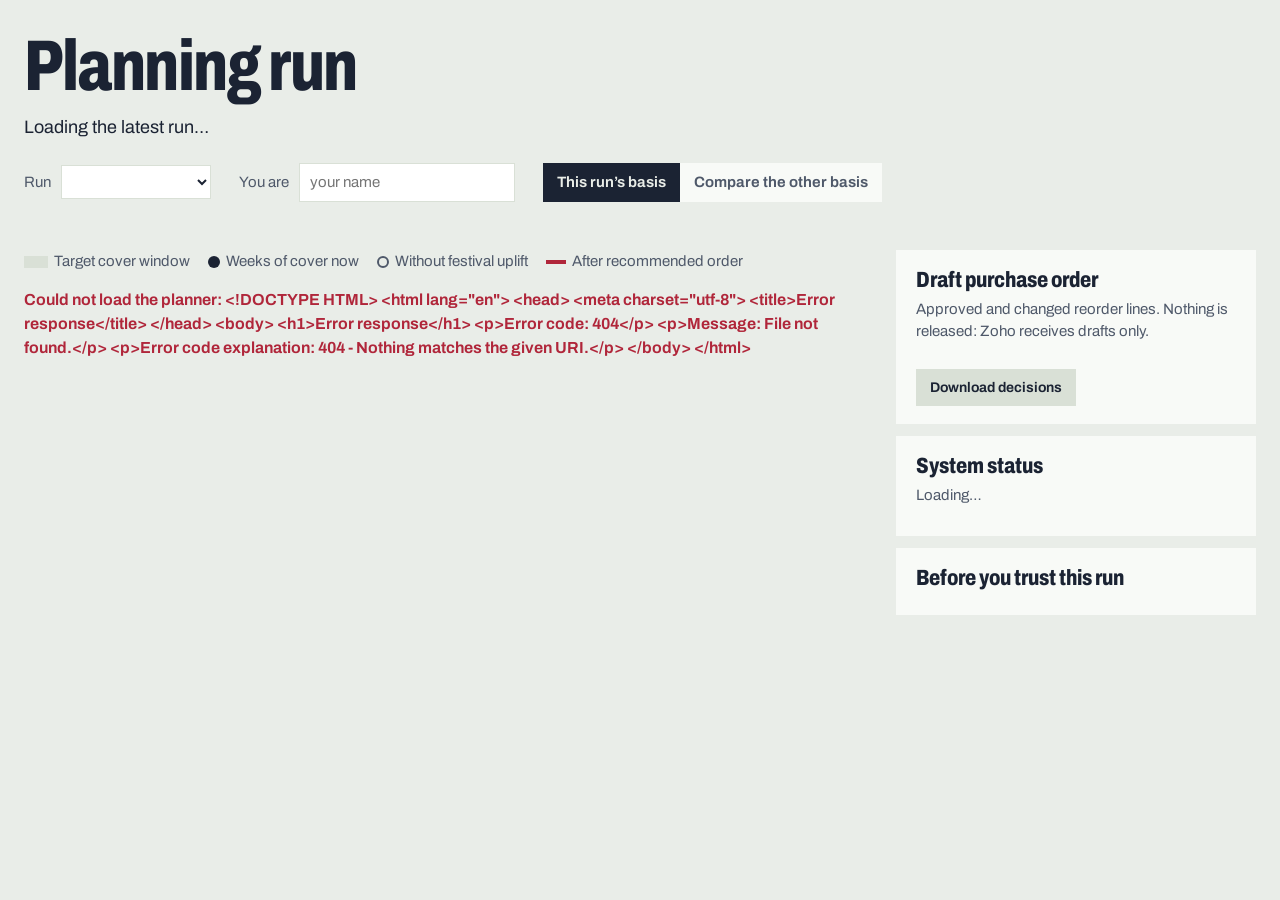
==== planner/web/index.html @ 380cdc36 "Phase 3 (workbench): API-driven planner screen planner/web replaces the static template: runs, recom" ====
<!doctype html>
<html lang="en">
<head>
<meta charset="utf-8">
<meta name="viewport" content="width=device-width, initial-scale=1, viewport-fit=cover">
<title>Freshroots planning run</title>
<link rel="preconnect" href="https://fonts.googleapis.com"><link rel="preconnect" href="https://fonts.gstatic.com" crossorigin>
<link href="https://fonts.googleapis.com/css2?family=Archivo:wdth,wght@75..100,400..800&display=swap" rel="stylesheet">
<link rel="stylesheet" href="styles.css">
</head>
<body>
<div id="paused" class="banner paused hidden" role="alert">
  <div class="wrap"><b>Planner paused – use the manual process.</b> <span id="pausedWhy"></span></div>
</div>
<div id="held" class="banner held hidden" role="alert">
  <div class="wrap"><b id="heldTitle">This run is held.</b> <span id="heldWhy"></span>
    <button class="btn on-dark hidden" id="releaseBtn">Release run</button></div>
</div>

<div class="wrap">
  <header class="run">
    <div>
      <h1 id="title">Planning run</h1>
      <p class="sub" id="sub">Loading the latest run…</p>
    </div>
    <div class="controls">
      <label class="field inline"><span>Run</span>
        <select id="runPick"></select></label>
      <label class="field inline"><span>You are</span>
        <input id="who" autocomplete="username" placeholder="your name" maxlength="64"></label>
      <div class="basis">
        <span id="basisLabel" class="sr-only">High-demand test basis</span>
        <div class="seg" role="group" aria-labelledby="basisLabel">
          <button data-view="run" aria-pressed="true">This run’s basis</button>
          <button data-view="compare" aria-pressed="false" id="compareBtn">Compare the other basis</button>
        </div>
        <span id="basisNote" class="note"></span>
      </div>
    </div>
  </header>

  <div class="tally" id="tally" role="group" aria-label="Filter SKUs"></div>

  <div class="layout">
    <main>
      <div class="legend" aria-hidden="true">
        <span><i class="key band"></i>Target cover window</span>
        <span><i class="key dot"></i>Weeks of cover now</span>
        <span><i class="key ring"></i>Without festival uplift</span>
        <span><i class="key after"></i>After recommended order</span>
      </div>
      <p class="error hidden" id="err" role="alert"></p>
      <div class="list" id="list"></div>
    </main>
    <aside class="side">
      <section class="panel">
        <h2>Draft purchase order</h2>
        <p>Approved and changed reorder lines. Nothing is released: Zoho receives drafts only.</p>
        <table class="po" id="po"></table>
        <div class="row-actions">
          <a class="btn primary hidden" id="savePo" download>Download PO CSV</a>
          <a class="btn" id="saveLog" download>Download decisions</a>
        </div>
      </section>
      <section class="panel" id="statusPanel">
        <h2>System status</h2>
        <div id="status"><p class="note">Loading…</p></div>
      </section>
      <section class="panel">
        <h2>Before you trust this run</h2>
        <ul class="checks" id="checks"></ul>
      </section>
    </aside>
  </div>
</div>

<dialog id="switchDlg">
  <form method="dialog" id="switchForm">
    <h2 id="dlgTitle">Change switch</h2>
    <p class="note" id="dlgNote"></p>
    <label class="field wide">Reason (stored in the audit log)
      <textarea id="dlgReason" rows="3" required></textarea></label>
    <p class="error hidden" id="dlgErr"></p>
    <div class="row-actions">
      <button class="btn primary" value="ok" id="dlgOk">Confirm</button>
      <button class="btn" value="cancel" formnovalidate>Cancel</button>
    </div>
  </form>
</dialog>

<script src="app.js"></script>
</body>
</html>
---- planner/web/styles.css ----
:root{
  --paper:#E9EDE8; --sheet:#F8FAF7; --sheet-2:#FFFFFF; --ink:#1B2333; --muted:#4F596A;
  --turmeric:#B87D0A; --turmeric-soft:#F3E2B8; --short:#B0263A; --short-soft:#F6D9DD;
  --long:#24607D; --long-soft:#D3E3EC; --ok:#3F6B45; --ok-soft:#D7E6D6; --band:#D9E0D6;
  --pause-ground:#1B2333; --pause-ink:#F3E2B8; --focus:#24607D;
  color-scheme:light;
}
@media (prefers-color-scheme:dark){:root:not([data-theme="light"]){
  --paper:#11161D; --sheet:#1A212B; --sheet-2:#212935; --ink:#E7EBE6; --muted:#A3ADBA;
  --turmeric:#E3AC3C; --turmeric-soft:#3B3220; --short:#F28D9B; --short-soft:#3D2128;
  --long:#7DB9D6; --long-soft:#1E3440; --ok:#8FC395; --ok-soft:#21352A; --band:#2B3541;
  --pause-ground:#F3E2B8; --pause-ink:#1B2333; --focus:#7DB9D6; color-scheme:dark}}
:root[data-theme="dark"]{
  --paper:#11161D; --sheet:#1A212B; --sheet-2:#212935; --ink:#E7EBE6; --muted:#A3ADBA;
  --turmeric:#E3AC3C; --turmeric-soft:#3B3220; --short:#F28D9B; --short-soft:#3D2128;
  --long:#7DB9D6; --long-soft:#1E3440; --ok:#8FC395; --ok-soft:#21352A; --band:#2B3541;
  --pause-ground:#F3E2B8; --pause-ink:#1B2333; --focus:#7DB9D6; color-scheme:dark}

*,*::before,*::after{box-sizing:border-box}
body{margin:0;background:var(--paper);color:var(--ink);font-family:Archivo,"Segoe UI",system-ui,-apple-system,sans-serif;
  font-size:16px;line-height:1.5;font-variant-numeric:tabular-nums}
button,select,input,textarea{font:inherit;color:inherit}
:focus-visible{outline:3px solid var(--focus);outline-offset:2px}
.wrap{max-width:1280px;margin:0 auto;padding:32px 24px 72px}
.hidden{display:none!important}
.note{font-size:15px;color:var(--muted)}
.sr-only{position:absolute;width:1px;height:1px;overflow:hidden;clip:rect(0 0 0 0);white-space:nowrap}
.error{color:var(--short);font-weight:650}

/* banners: full-width fields of colour */
.banner .wrap{padding:16px 24px;display:flex;flex-wrap:wrap;gap:8px 16px;align-items:center}
.banner.paused{background:var(--pause-ground);color:var(--pause-ink);font-size:18px}
.banner.held{background:var(--turmeric);color:#1B2333;font-size:16px}

/* header */
header.run{display:flex;flex-direction:column;gap:22px;padding-bottom:28px}
h1{font-stretch:75%;font-weight:800;font-size:clamp(36px,5.6vw,72px);line-height:.95;margin:0;letter-spacing:-.02em}
.sub{margin:14px 0 0;max-width:68ch;font-size:18px}
.controls{display:flex;flex-wrap:wrap;gap:12px 28px;align-items:center}
.field{display:flex;flex-direction:column;gap:4px;font-size:15px;color:var(--muted)}
.field.inline{flex-direction:row;align-items:center;gap:10px}
.field.wide{width:100%}
.field select,.field input,.field textarea{background:var(--sheet-2);border:1px solid var(--band);padding:7px 10px;color:var(--ink);min-width:150px}
.basis{display:flex;flex-wrap:wrap;align-items:center;gap:6px 12px;font-size:15px;color:var(--muted)}
.seg{display:inline-flex;background:var(--sheet)}
.seg button{background:transparent;border:0;padding:8px 14px;cursor:pointer;font-weight:650;font-size:15px}
.seg button[aria-pressed="true"]{background:var(--ink);color:var(--paper)}

/* tally: tone blocks, no outlines */
.tally{display:grid;grid-template-columns:repeat(auto-fit,minmax(140px,1fr));gap:4px;margin:0 0 20px}
.tally button{text-align:left;background:var(--sheet);border:0;padding:14px 18px 16px;cursor:pointer;font-size:15px}
.tally button:hover{background:var(--sheet-2)}
.tally b{display:block;font-size:40px;font-stretch:75%;font-weight:800;line-height:1}
.tally span{font-size:15px;color:var(--muted)}
.tally button[aria-pressed="true"]{background:var(--ink);color:var(--paper)}
.tally button[aria-pressed="true"] span{color:var(--paper)}

.layout{display:grid;grid-template-columns:minmax(0,1fr) 360px;gap:28px;align-items:start}
@media (max-width:1040px){.layout{grid-template-columns:1fr}}
.legend{display:flex;flex-wrap:wrap;gap:8px 18px;font-size:15px;color:var(--muted);margin:0 0 12px}
.key{display:inline-block;vertical-align:middle;margin-right:6px}
.key.band{width:24px;height:12px;background:var(--band)}
.key.dot{width:12px;height:12px;border-radius:50%;background:var(--ink)}
.key.ring{width:12px;height:12px;border-radius:50%;border:2px solid var(--muted)}
.key.after{width:20px;height:4px;background:var(--short)}

/* SKU list: each row its own block; the paper between rows separates them */
.list{display:flex;flex-direction:column;gap:4px}
.row{background:var(--sheet)}
.row.open{background:var(--sheet-2)}
.line{display:grid;grid-template-columns:minmax(160px,1.1fr) minmax(200px,1.6fr) 120px 210px;gap:16px;align-items:center;padding:14px 18px}
@media (max-width:900px){.line{grid-template-columns:1fr 120px}.strip-cell{grid-column:1 / -1;order:3}.act{grid-column:1 / -1;order:4;justify-content:flex-start}}
.name{font-weight:700;line-height:1.25;font-size:17px}
.meta{font-size:15px;color:var(--muted)}
.perish{color:var(--turmeric);font-weight:700}
.dec{font-weight:750;font-size:14px;padding:4px 10px;display:inline-block}
.REORDER{background:var(--short-soft);color:var(--short)} .PAUSE{background:var(--long-soft);color:var(--long)}
.HOLD{background:var(--ok-soft);color:var(--ok)} .EXCEPTION{background:var(--turmeric-soft);color:var(--ink)}
.qty{font-size:15px;color:var(--muted);margin-top:4px}
.compare-tag{font-size:13px;color:var(--long);font-weight:650}
.flagdot{display:inline-block;width:9px;height:9px;border-radius:50%;background:var(--turmeric);margin-left:8px;vertical-align:middle}
.act{display:flex;gap:8px;flex-wrap:wrap;justify-content:flex-end;align-items:center}
.btn{border:0;background:var(--band);padding:8px 14px;cursor:pointer;font-size:14px;font-weight:650;color:var(--ink);text-decoration:none;display:inline-block}
.btn:hover{background:var(--ink);color:var(--paper)}
.btn:active{transform:translateY(1px)}
.btn[disabled]{opacity:.5;cursor:not-allowed}
.btn.primary{background:var(--ink);color:var(--paper)}
.btn.primary:hover{background:var(--long)}
.btn.on-dark{background:#1B2333;color:#F3E2B8}
.status-text{font-size:14px;font-weight:700}
.status-text.approve{color:var(--ok)} .status-text.edit{color:var(--turmeric)} .status-text.reject{color:var(--short)}
.who-line{font-size:13px;color:var(--muted)}
svg.strip{width:100%;max-width:420px;height:auto;display:block;overflow:visible}
.detail{padding:6px 18px 22px;display:grid;grid-template-columns:minmax(0,1fr) minmax(0,1fr);gap:28px}
@media (max-width:760px){.detail{grid-template-columns:1fr}}
.detail h3{font-size:15px;margin:12px 0 6px;font-weight:750}
.detail ol,.detail ul{margin:0;padding-left:20px;font-size:15px}
.flags li{margin-bottom:5px}
.editbox{display:flex;flex-wrap:wrap;gap:10px;align-items:flex-end;background:var(--paper);padding:12px;margin-top:12px}
.editbox input{width:110px}
.editbox .field input,.editbox .field select{min-width:0;max-width:100%}
.ai{background:var(--long-soft);padding:12px 14px;font-size:15px;margin-top:10px}

/* side panels: sheet on paper */
.side{position:sticky;top:12px;display:flex;flex-direction:column;gap:12px}
@media (max-width:1040px){.side{position:static}}
.panel{background:var(--sheet);padding:18px 20px}
.panel h2{font-size:22px;margin:0 0 6px;font-stretch:80%;font-weight:800;line-height:1.1}
.panel p{margin:0 0 12px;font-size:15px;color:var(--muted)}
.po{width:100%;border-collapse:collapse;font-size:15px}
.po td{padding:6px 0;border-bottom:1px solid var(--band)} .po td:last-child{text-align:right;font-weight:700}
.po tr:last-child td{border-bottom:0}
.empty{font-size:14px;color:var(--muted);padding:8px 0}
.row-actions{display:flex;flex-wrap:wrap;gap:8px;margin-top:14px}
.checks{margin:0;padding-left:18px}
.checks li{font-size:15px;margin-bottom:8px}
.sw{display:grid;grid-template-columns:1fr auto;gap:4px 10px;align-items:center;padding:8px 0}
.sw + .sw{padding-top:8px}
.sw .state{font-weight:750;font-size:14px}
.sw .state.on{color:var(--ok)} .sw .state.off{color:var(--short)}
.sw .why{grid-column:1 / -1;font-size:13px;color:var(--muted)}
.sw .btn{padding:4px 10px;font-size:13px}
.stat-block{background:var(--paper);padding:10px 12px;margin:10px 0;font-size:15px}
.stat-block.bad{background:var(--short-soft)}
.alert-item{font-size:15px;margin:6px 0}
.alert-item.critical b{color:var(--short)}

dialog{border:0;padding:24px;max-width:440px;width:calc(100% - 32px);background:var(--sheet-2);color:var(--ink);
  box-shadow:0 18px 48px rgba(0,0,0,.28)} /* taste-skill-ignore: a dialog really floats */
dialog::backdrop{background:rgba(17,22,29,.55)}
dialog h2{margin:0 0 6px;font-size:24px;font-stretch:80%}

@media (prefers-reduced-motion:no-preference){
  .row{transition:background-color .25s ease}
  .row.just{background:var(--ok-soft)}
  .btn{transition:background-color .15s ease,color .15s ease,transform .1s ease}
  .tally button{transition:background-color .15s ease}
}
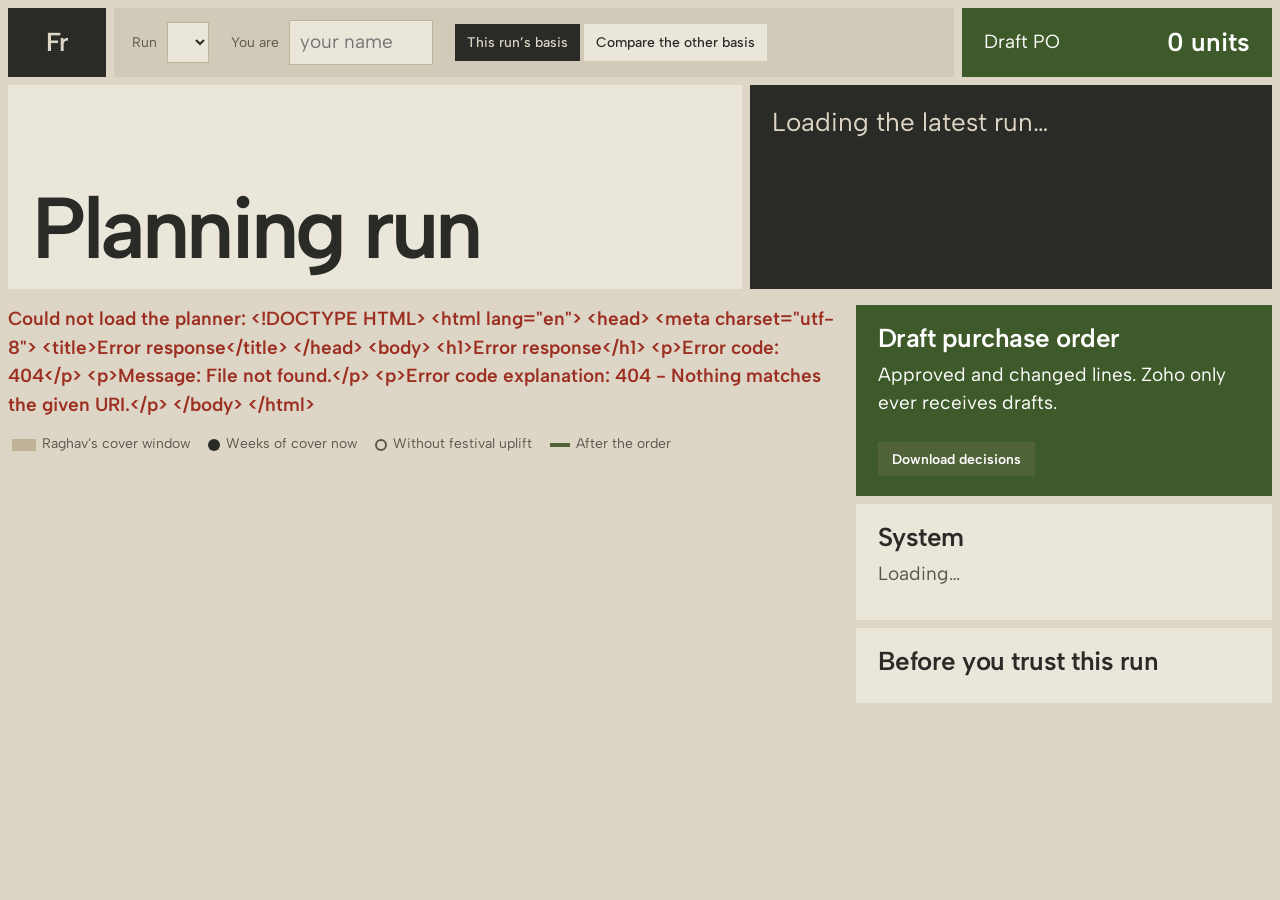
==== commit 7262604c: "Workbench redesign: the well-kept board (tasteskill) Sand-and-moss tile board in Albert Sans, dealt " ====
--- a/planner/web/index.html
+++ b/planner/web/index.html
@@ -5,80 +5,78 @@
 <meta name="viewport" content="width=device-width, initial-scale=1, viewport-fit=cover">
 <title>Freshroots planning run</title>
 <link rel="preconnect" href="https://fonts.googleapis.com"><link rel="preconnect" href="https://fonts.gstatic.com" crossorigin>
-<link href="https://fonts.googleapis.com/css2?family=Archivo:wdth,wght@75..100,400..800&display=swap" rel="stylesheet">
+<link href="https://fonts.googleapis.com/css2?family=Albert+Sans:wght@400;500;600&display=swap" rel="stylesheet">
 <link rel="stylesheet" href="styles.css">
 </head>
 <body>
 <div id="paused" class="banner paused hidden" role="alert">
-  <div class="wrap"><b>Planner paused – use the manual process.</b> <span id="pausedWhy"></span></div>
+  <b>Planner paused – use the manual process.</b> <span id="pausedWhy"></span>
 </div>
 <div id="held" class="banner held hidden" role="alert">
-  <div class="wrap"><b id="heldTitle">This run is held.</b> <span id="heldWhy"></span>
-    <button class="btn on-dark hidden" id="releaseBtn">Release run</button></div>
+  <b>This run is held.</b> <span id="heldWhy"></span>
+  <button class="btn dark hidden" id="releaseBtn">Release run</button>
 </div>
+<div id="prepo"></div>
 
-<div class="wrap">
-  <header class="run">
-    <div>
-      <h1 id="title">Planning run</h1>
-      <p class="sub" id="sub">Loading the latest run…</p>
+<div class="board">
+  <div class="tile mark" aria-hidden="true">Fr</div>
+  <div class="tile controls">
+    <label class="field"><span>Run</span><select id="runPick"></select></label>
+    <label class="field"><span>You are</span><input id="who" autocomplete="username" placeholder="your name" maxlength="64"></label>
+    <div class="seg" role="group" aria-label="High-demand test basis">
+      <button data-view="run" aria-pressed="true">This run’s basis</button>
+      <button data-view="compare" aria-pressed="false">Compare the other basis</button>
     </div>
-    <div class="controls">
-      <label class="field inline"><span>Run</span>
-        <select id="runPick"></select></label>
-      <label class="field inline"><span>You are</span>
-        <input id="who" autocomplete="username" placeholder="your name" maxlength="64"></label>
-      <div class="basis">
-        <span id="basisLabel" class="sr-only">High-demand test basis</span>
-        <div class="seg" role="group" aria-labelledby="basisLabel">
-          <button data-view="run" aria-pressed="true">This run’s basis</button>
-          <button data-view="compare" aria-pressed="false" id="compareBtn">Compare the other basis</button>
-        </div>
-        <span id="basisNote" class="note"></span>
-      </div>
-    </div>
-  </header>
+  </div>
+  <a class="tile action" href="#poTile"><span>Draft PO</span><b id="topUnits">0 units</b></a>
+
+  <header class="tile name"><h1 id="title">Planning run</h1></header>
+  <div class="tile statement">
+    <p id="sub">Loading the latest run…</p>
+    <p class="basis-note" id="basisNote"></p>
+  </div>
 
   <div class="tally" id="tally" role="group" aria-label="Filter SKUs"></div>
 
-  <div class="layout">
-    <main>
-      <div class="legend" aria-hidden="true">
-        <span><i class="key band"></i>Target cover window</span>
-        <span><i class="key dot"></i>Weeks of cover now</span>
-        <span><i class="key ring"></i>Without festival uplift</span>
-        <span><i class="key after"></i>After recommended order</span>
+  <main class="skus">
+    <p class="error hidden" id="err" role="alert"></p>
+    <div class="legend" aria-hidden="true">
+      <span><i class="key band"></i>Raghav’s cover window</span>
+      <span><i class="key dot"></i>Weeks of cover now</span>
+      <span><i class="key ring"></i>Without festival uplift</span>
+      <span><i class="key after"></i>After the order</span>
+    </div>
+    <div class="list" id="list"></div>
+  </main>
+
+  <aside class="side">
+    <section class="tile po" id="poTile">
+      <h2>Draft purchase order</h2>
+      <p>Approved and changed lines. Zoho only ever receives drafts.</p>
+      <table class="po-table" id="po"></table>
+      <p class="po-msg" id="zohoMsg"></p>
+      <div class="row-actions">
+        <button class="btn light hidden" id="pushZoho">Send drafts to Zoho</button>
+        <a class="btn light hidden" id="savePo" download>Download PO CSV</a>
+        <a class="btn on-field" id="saveLog" download>Download decisions</a>
       </div>
-      <p class="error hidden" id="err" role="alert"></p>
-      <div class="list" id="list"></div>
-    </main>
-    <aside class="side">
-      <section class="panel">
-        <h2>Draft purchase order</h2>
-        <p>Approved and changed reorder lines. Nothing is released: Zoho receives drafts only.</p>
-        <table class="po" id="po"></table>
-        <div class="row-actions">
-          <a class="btn primary hidden" id="savePo" download>Download PO CSV</a>
-          <a class="btn" id="saveLog" download>Download decisions</a>
-        </div>
-      </section>
-      <section class="panel" id="statusPanel">
-        <h2>System status</h2>
-        <div id="status"><p class="note">Loading…</p></div>
-      </section>
-      <section class="panel">
-        <h2>Before you trust this run</h2>
-        <ul class="checks" id="checks"></ul>
-      </section>
-    </aside>
-  </div>
+    </section>
+    <section class="tile status">
+      <h2>System</h2>
+      <div id="status"><p class="note">Loading…</p></div>
+    </section>
+    <section class="tile checks-tile">
+      <h2>Before you trust this run</h2>
+      <ul class="checks" id="checks"></ul>
+    </section>
+  </aside>
 </div>
 
 <dialog id="switchDlg">
   <form method="dialog" id="switchForm">
     <h2 id="dlgTitle">Change switch</h2>
     <p class="note" id="dlgNote"></p>
-    <label class="field wide">Reason (stored in the audit log)
+    <label class="field wide"><span>Reason (stored in the audit log)</span>
       <textarea id="dlgReason" rows="3" required></textarea></label>
     <p class="error hidden" id="dlgErr"></p>
     <div class="row-actions">
--- a/planner/web/styles.css
+++ b/planner/web/styles.css
@@ -1,138 +1,210 @@
+/* Freshroots workbench: "the well-kept board". Flat filled tiles on a sand ground, 8px gaps, square corners.
+   Sand and moss: the earth and the leaf in Freshroots. Moss is kept for actions. */
 :root{
-  --paper:#E9EDE8; --sheet:#F8FAF7; --sheet-2:#FFFFFF; --ink:#1B2333; --muted:#4F596A;
-  --turmeric:#B87D0A; --turmeric-soft:#F3E2B8; --short:#B0263A; --short-soft:#F6D9DD;
-  --long:#24607D; --long-soft:#D3E3EC; --ok:#3F6B45; --ok-soft:#D7E6D6; --band:#D9E0D6;
-  --pause-ground:#1B2333; --pause-ink:#F3E2B8; --focus:#24607D;
+  --bg:#ddd6c6; --tile:#ebe6da; --tile-2:#d2cab8; --ink:#2a2a26; --muted:#59574e;
+  --accent:#4f6238; --accent-ink:#ffffff; --field:#3f5a2a; --field-ink:#ffffff;
+  --ochre:#9a6b12; --ochre-soft:#ecd9ae; --pause:#4d5b66; --chip-ink:#ffffff; --band:#bfb398; --danger:#9c2f22; --danger-soft:#f0d4cc;
+  --focus:#2f4a1c;
+  --step-small:clamp(0.8125rem,0.79rem + 0.1vw,0.875rem);
+  --step-body:clamp(1.0625rem,1rem + 0.25vw,1.1875rem);
+  --step-lead:clamp(1.25rem,1.1rem + 0.7vw,1.625rem);
+  --step-head:clamp(2rem,1.3rem + 3.2vw,4rem);
+  --step-display:clamp(3rem,1.4rem + 5vw,6rem);
   color-scheme:light;
 }
 @media (prefers-color-scheme:dark){:root:not([data-theme="light"]){
-  --paper:#11161D; --sheet:#1A212B; --sheet-2:#212935; --ink:#E7EBE6; --muted:#A3ADBA;
-  --turmeric:#E3AC3C; --turmeric-soft:#3B3220; --short:#F28D9B; --short-soft:#3D2128;
-  --long:#7DB9D6; --long-soft:#1E3440; --ok:#8FC395; --ok-soft:#21352A; --band:#2B3541;
-  --pause-ground:#F3E2B8; --pause-ink:#1B2333; --focus:#7DB9D6; color-scheme:dark}}
+  --bg:#1c1b18; --tile:#272621; --tile-2:#33312b; --ink:#e4e2dc; --muted:#b4b0a6;
+  --accent:#8ea86a; --accent-ink:#141810; --field:#2f4520; --field-ink:#f1f1ed;
+  --ochre:#d8a94e; --ochre-soft:#3b3020; --pause:#9fb2c0; --chip-ink:#16181a; --band:#5e5a4e; --danger:#e8907d; --danger-soft:#3e231d;
+  --focus:#b5cc8f; color-scheme:dark}}
 :root[data-theme="dark"]{
-  --paper:#11161D; --sheet:#1A212B; --sheet-2:#212935; --ink:#E7EBE6; --muted:#A3ADBA;
-  --turmeric:#E3AC3C; --turmeric-soft:#3B3220; --short:#F28D9B; --short-soft:#3D2128;
-  --long:#7DB9D6; --long-soft:#1E3440; --ok:#8FC395; --ok-soft:#21352A; --band:#2B3541;
-  --pause-ground:#F3E2B8; --pause-ink:#1B2333; --focus:#7DB9D6; color-scheme:dark}
+  --bg:#1c1b18; --tile:#272621; --tile-2:#33312b; --ink:#e4e2dc; --muted:#b4b0a6;
+  --accent:#8ea86a; --accent-ink:#141810; --field:#2f4520; --field-ink:#f1f1ed;
+  --ochre:#d8a94e; --ochre-soft:#3b3020; --pause:#9fb2c0; --chip-ink:#16181a; --band:#5e5a4e; --danger:#e8907d; --danger-soft:#3e231d;
+  --focus:#b5cc8f; color-scheme:dark}
 
 *,*::before,*::after{box-sizing:border-box}
-body{margin:0;background:var(--paper);color:var(--ink);font-family:Archivo,"Segoe UI",system-ui,-apple-system,sans-serif;
-  font-size:16px;line-height:1.5;font-variant-numeric:tabular-nums}
+body{margin:0;background:var(--bg);color:var(--ink);font-family:"Albert Sans","Segoe UI",system-ui,sans-serif;
+  font-size:var(--step-body);line-height:1.5;font-variant-numeric:tabular-nums}
 button,select,input,textarea{font:inherit;color:inherit}
 :focus-visible{outline:3px solid var(--focus);outline-offset:2px}
-.wrap{max-width:1280px;margin:0 auto;padding:32px 24px 72px}
+h1,h2,h3{font-weight:600;letter-spacing:-0.02em;line-height:1.05;margin:0}
 .hidden{display:none!important}
-.note{font-size:15px;color:var(--muted)}
-.sr-only{position:absolute;width:1px;height:1px;overflow:hidden;clip:rect(0 0 0 0);white-space:nowrap}
-.error{color:var(--short);font-weight:650}
-
-/* banners: full-width fields of colour */
-.banner .wrap{padding:16px 24px;display:flex;flex-wrap:wrap;gap:8px 16px;align-items:center}
-.banner.paused{background:var(--pause-ground);color:var(--pause-ink);font-size:18px}
-.banner.held{background:var(--turmeric);color:#1B2333;font-size:16px}
-
-/* header */
-header.run{display:flex;flex-direction:column;gap:22px;padding-bottom:28px}
-h1{font-stretch:75%;font-weight:800;font-size:clamp(36px,5.6vw,72px);line-height:.95;margin:0;letter-spacing:-.02em}
-.sub{margin:14px 0 0;max-width:68ch;font-size:18px}
-.controls{display:flex;flex-wrap:wrap;gap:12px 28px;align-items:center}
-.field{display:flex;flex-direction:column;gap:4px;font-size:15px;color:var(--muted)}
-.field.inline{flex-direction:row;align-items:center;gap:10px}
-.field.wide{width:100%}
-.field select,.field input,.field textarea{background:var(--sheet-2);border:1px solid var(--band);padding:7px 10px;color:var(--ink);min-width:150px}
-.basis{display:flex;flex-wrap:wrap;align-items:center;gap:6px 12px;font-size:15px;color:var(--muted)}
-.seg{display:inline-flex;background:var(--sheet)}
-.seg button{background:transparent;border:0;padding:8px 14px;cursor:pointer;font-weight:650;font-size:15px}
-.seg button[aria-pressed="true"]{background:var(--ink);color:var(--paper)}
-
-/* tally: tone blocks, no outlines */
-.tally{display:grid;grid-template-columns:repeat(auto-fit,minmax(140px,1fr));gap:4px;margin:0 0 20px}
-.tally button{text-align:left;background:var(--sheet);border:0;padding:14px 18px 16px;cursor:pointer;font-size:15px}
-.tally button:hover{background:var(--sheet-2)}
-.tally b{display:block;font-size:40px;font-stretch:75%;font-weight:800;line-height:1}
-.tally span{font-size:15px;color:var(--muted)}
-.tally button[aria-pressed="true"]{background:var(--ink);color:var(--paper)}
-.tally button[aria-pressed="true"] span{color:var(--paper)}
-
-.layout{display:grid;grid-template-columns:minmax(0,1fr) 360px;gap:28px;align-items:start}
-@media (max-width:1040px){.layout{grid-template-columns:1fr}}
-.legend{display:flex;flex-wrap:wrap;gap:8px 18px;font-size:15px;color:var(--muted);margin:0 0 12px}
+.note{color:var(--muted)}
+.meta .note,.qty .note{font-size:var(--step-small)}
+.error{color:var(--danger);font-weight:600;margin:0 0 8px}
+
+/* ---------- banners: whole-width fields ---------- */
+.banner{padding:14px 16px;display:flex;flex-wrap:wrap;gap:6px 14px;align-items:center}
+.banner.paused{background:var(--ink);color:var(--bg);font-size:var(--step-lead)}
+.banner.held{background:var(--ochre);color:#fff}
+.banner.prepo{background:var(--danger);color:#fff}
+
+/* ---------- the board ---------- */
+.board{display:grid;grid-template-columns:repeat(12,minmax(0,1fr));gap:8px;padding:8px;max-width:1680px;margin:0 auto}
+.tile{background:var(--tile);padding:20px 22px}
+.mark{grid-column:span 1;background:var(--ink);color:var(--bg);display:flex;align-items:center;justify-content:center;
+  font-weight:600;font-size:var(--step-lead);letter-spacing:-0.04em;padding:12px}
+.controls{grid-column:span 8;display:flex;flex-wrap:wrap;align-items:center;gap:10px 22px;padding:12px 18px;background:var(--tile-2)}
+.action{grid-column:span 3;background:var(--field);color:var(--accent-ink);text-decoration:none;display:flex;
+  justify-content:space-between;align-items:center;gap:12px;padding:12px 22px;color:var(--field-ink)}
+.action span{font-size:var(--step-body)} .action b{font-size:var(--step-lead);font-weight:600}
+.action:hover{background:var(--accent);color:var(--accent-ink)}
+
+.field{display:flex;align-items:center;gap:10px;font-size:var(--step-small);color:var(--muted)}
+.field.wide{flex-direction:column;align-items:stretch}
+.field select,.field input,.field textarea{background:var(--tile);border:1px solid var(--band);padding:7px 10px;color:var(--ink);
+  font-size:var(--step-body);min-width:0}
+.field input{width:12ch}
+.seg{display:inline-flex;gap:4px}
+.seg button{background:var(--tile);border:0;padding:8px 12px;cursor:pointer;font-weight:500;font-size:var(--step-small)}
+.seg button[aria-pressed="true"]{background:var(--ink);color:var(--bg)}
+
+.name{grid-column:span 7;min-height:clamp(170px,16vw,240px);display:flex;align-items:flex-end;padding:20px 24px}
+.name h1{font-size:var(--step-display);letter-spacing:-0.045em;line-height:0.95}
+.statement{grid-column:span 5;background:var(--ink);color:var(--bg);display:flex;flex-direction:column;justify-content:space-between;gap:20px}
+.statement p{margin:0}
+#sub{font-size:var(--step-lead);line-height:1.35}
+.basis-note{font-size:var(--step-small);color:var(--band)}
+
+/* filter tiles: one number each */
+.tally{grid-column:1/-1;display:grid;grid-template-columns:repeat(auto-fit,minmax(128px,1fr));gap:8px}
+.tally button{background:var(--tile);border:0;text-align:left;padding:14px 20px 16px;cursor:pointer;min-height:112px;
+  display:flex;flex-direction:column;justify-content:space-between;gap:8px}
+.tally b{font-size:var(--step-head);font-weight:600;letter-spacing:-0.04em;line-height:1}
+.tally .lbl{font-size:var(--step-body);font-weight:500;display:block}
+.tally .sub{font-size:var(--step-small);color:var(--muted);display:block}
+.tally button[data-filter="REORDER"]{background:var(--field);color:var(--field-ink)}
+.tally button[data-filter="REORDER"] .sub{color:var(--field-ink)}
+.tally button[data-filter="review"]{background:var(--ochre-soft)}
+.tally button:hover{background:var(--tile-2)}
+.tally button[data-filter="REORDER"]:hover{background:var(--accent)}
+.tally button[aria-pressed="true"],.tally button[aria-pressed="true"]:hover{background:var(--ink);color:var(--bg)}
+.tally button[aria-pressed="true"] .sub{color:var(--band)}
+
+/* ---------- SKU rows: filled bars, most urgent first ---------- */
+.skus{grid-column:span 8;min-width:0;container-type:inline-size}
+.legend{display:flex;flex-wrap:wrap;gap:6px 18px;font-size:var(--step-small);color:var(--muted);padding:6px 4px 12px}
 .key{display:inline-block;vertical-align:middle;margin-right:6px}
 .key.band{width:24px;height:12px;background:var(--band)}
 .key.dot{width:12px;height:12px;border-radius:50%;background:var(--ink)}
 .key.ring{width:12px;height:12px;border-radius:50%;border:2px solid var(--muted)}
-.key.after{width:20px;height:4px;background:var(--short)}
-
-/* SKU list: each row its own block; the paper between rows separates them */
-.list{display:flex;flex-direction:column;gap:4px}
-.row{background:var(--sheet)}
-.row.open{background:var(--sheet-2)}
-.line{display:grid;grid-template-columns:minmax(160px,1.1fr) minmax(200px,1.6fr) 120px 210px;gap:16px;align-items:center;padding:14px 18px}
-@media (max-width:900px){.line{grid-template-columns:1fr 120px}.strip-cell{grid-column:1 / -1;order:3}.act{grid-column:1 / -1;order:4;justify-content:flex-start}}
-.name{font-weight:700;line-height:1.25;font-size:17px}
-.meta{font-size:15px;color:var(--muted)}
-.perish{color:var(--turmeric);font-weight:700}
-.dec{font-weight:750;font-size:14px;padding:4px 10px;display:inline-block}
-.REORDER{background:var(--short-soft);color:var(--short)} .PAUSE{background:var(--long-soft);color:var(--long)}
-.HOLD{background:var(--ok-soft);color:var(--ok)} .EXCEPTION{background:var(--turmeric-soft);color:var(--ink)}
-.qty{font-size:15px;color:var(--muted);margin-top:4px}
-.compare-tag{font-size:13px;color:var(--long);font-weight:650}
-.flagdot{display:inline-block;width:9px;height:9px;border-radius:50%;background:var(--turmeric);margin-left:8px;vertical-align:middle}
-.act{display:flex;gap:8px;flex-wrap:wrap;justify-content:flex-end;align-items:center}
-.btn{border:0;background:var(--band);padding:8px 14px;cursor:pointer;font-size:14px;font-weight:650;color:var(--ink);text-decoration:none;display:inline-block}
-.btn:hover{background:var(--ink);color:var(--paper)}
+.key.after{width:20px;height:4px;background:var(--accent)}
+.list{display:flex;flex-direction:column;gap:6px}
+.row{background:var(--tile)}
+.row.open{background:var(--tile-2)}
+.line{display:grid;grid-template-columns:minmax(170px,1fr) minmax(260px,2.1fr) 116px 190px;gap:18px;align-items:center;padding:16px 20px}
+.sku-name{font-weight:600;font-size:var(--step-body);line-height:1.25}
+.meta{font-size:var(--step-small);color:var(--muted)}
+.perish{color:var(--ochre);font-weight:600}
+.review{color:var(--ochre);font-weight:600}
+.dec{display:inline-block;font-weight:600;font-size:var(--step-small);padding:5px 10px;color:var(--chip-ink)}
+.dec.REORDER{background:var(--field);color:var(--field-ink)} .dec.PAUSE{background:var(--pause)}
+.dec.HOLD{background:var(--tile-2);color:var(--ink)} .row.open .dec.HOLD{background:var(--tile)}
+.dec.EXCEPTION{background:var(--ochre)}
+.qty{font-size:var(--step-small);color:var(--muted);margin-top:4px}
+.act{display:flex;gap:6px;flex-wrap:wrap;justify-content:flex-end;align-items:center}
+.status-text{font-weight:600;font-size:var(--step-small)}
+.status-text.approve{color:var(--accent)} .status-text.edit{color:var(--ochre)} .status-text.reject{color:var(--danger)}
+.who-line{font-size:var(--step-small);color:var(--muted)}
+.compare-tag{font-size:var(--step-small);color:var(--pause);font-weight:600}
+svg.strip{width:100%;max-width:560px;height:auto;display:block;overflow:visible}
+
+.detail{padding:4px 20px 22px;display:grid;grid-template-columns:minmax(0,1fr) minmax(0,1fr);gap:28px}
+.detail h3{font-size:var(--step-body);margin:14px 0 6px}
+.detail ol,.detail ul{margin:0;padding-left:20px}
+.detail li{margin-bottom:4px}
+.editbox{display:flex;flex-wrap:wrap;gap:10px;align-items:flex-end;background:var(--tile);padding:14px;margin-top:14px}
+.editbox .field{flex-direction:column;align-items:flex-start;gap:4px}
+.editbox input{width:9ch}
+.editbox select{max-width:100%}
+.live{margin:12px 0 0;min-height:1.5em}
+.live b{font-weight:600}
+.live.in{color:var(--accent)} .live.out{color:var(--danger)}
+.ai{background:var(--tile);padding:14px 16px;margin-top:10px}
+.ai p{margin:0 0 8px}
+
+/* ---------- buttons: flat, square, one shape ---------- */
+.btn{border:0;background:var(--tile-2);color:var(--ink);padding:9px 14px;cursor:pointer;font-size:var(--step-small);
+  font-weight:600;text-decoration:none;display:inline-block;line-height:1.2}
+.row.open .btn{background:var(--tile)}
+.btn:hover,.row.open .btn:hover{background:var(--ink);color:var(--bg)}
 .btn:active{transform:translateY(1px)}
-.btn[disabled]{opacity:.5;cursor:not-allowed}
-.btn.primary{background:var(--ink);color:var(--paper)}
-.btn.primary:hover{background:var(--long)}
-.btn.on-dark{background:#1B2333;color:#F3E2B8}
-.status-text{font-size:14px;font-weight:700}
-.status-text.approve{color:var(--ok)} .status-text.edit{color:var(--turmeric)} .status-text.reject{color:var(--short)}
-.who-line{font-size:13px;color:var(--muted)}
-svg.strip{width:100%;max-width:420px;height:auto;display:block;overflow:visible}
-.detail{padding:6px 18px 22px;display:grid;grid-template-columns:minmax(0,1fr) minmax(0,1fr);gap:28px}
-@media (max-width:760px){.detail{grid-template-columns:1fr}}
-.detail h3{font-size:15px;margin:12px 0 6px;font-weight:750}
-.detail ol,.detail ul{margin:0;padding-left:20px;font-size:15px}
-.flags li{margin-bottom:5px}
-.editbox{display:flex;flex-wrap:wrap;gap:10px;align-items:flex-end;background:var(--paper);padding:12px;margin-top:12px}
-.editbox input{width:110px}
-.editbox .field input,.editbox .field select{min-width:0;max-width:100%}
-.ai{background:var(--long-soft);padding:12px 14px;font-size:15px;margin-top:10px}
-
-/* side panels: sheet on paper */
-.side{position:sticky;top:12px;display:flex;flex-direction:column;gap:12px}
-@media (max-width:1040px){.side{position:static}}
-.panel{background:var(--sheet);padding:18px 20px}
-.panel h2{font-size:22px;margin:0 0 6px;font-stretch:80%;font-weight:800;line-height:1.1}
-.panel p{margin:0 0 12px;font-size:15px;color:var(--muted)}
-.po{width:100%;border-collapse:collapse;font-size:15px}
-.po td{padding:6px 0;border-bottom:1px solid var(--band)} .po td:last-child{text-align:right;font-weight:700}
-.po tr:last-child td{border-bottom:0}
-.empty{font-size:14px;color:var(--muted);padding:8px 0}
-.row-actions{display:flex;flex-wrap:wrap;gap:8px;margin-top:14px}
-.checks{margin:0;padding-left:18px}
-.checks li{font-size:15px;margin-bottom:8px}
-.sw{display:grid;grid-template-columns:1fr auto;gap:4px 10px;align-items:center;padding:8px 0}
-.sw + .sw{padding-top:8px}
-.sw .state{font-weight:750;font-size:14px}
-.sw .state.on{color:var(--ok)} .sw .state.off{color:var(--short)}
-.sw .why{grid-column:1 / -1;font-size:13px;color:var(--muted)}
-.sw .btn{padding:4px 10px;font-size:13px}
-.stat-block{background:var(--paper);padding:10px 12px;margin:10px 0;font-size:15px}
-.stat-block.bad{background:var(--short-soft)}
-.alert-item{font-size:15px;margin:6px 0}
-.alert-item.critical b{color:var(--short)}
-
-dialog{border:0;padding:24px;max-width:440px;width:calc(100% - 32px);background:var(--sheet-2);color:var(--ink);
-  box-shadow:0 18px 48px rgba(0,0,0,.28)} /* taste-skill-ignore: a dialog really floats */
-dialog::backdrop{background:rgba(17,22,29,.55)}
-dialog h2{margin:0 0 6px;font-size:24px;font-stretch:80%}
-
+.btn[disabled]{opacity:.55;cursor:not-allowed}
+.btn.primary,.row.open .btn.primary{background:var(--accent);color:var(--accent-ink)}
+.btn.primary:hover,.row.open .btn.primary:hover{background:var(--field);color:var(--field-ink)}
+.btn.light{background:var(--bg);color:var(--ink)}
+.btn.light:hover{background:var(--tile);color:var(--ink)}
+.btn.on-field{background:var(--accent);color:var(--accent-ink)}
+.btn.on-field:hover{background:var(--bg);color:var(--ink)}
+.btn.dark,.row.open .btn.dark{background:var(--ink);color:var(--bg)}
+.btn.dark:hover,.row.open .btn.dark:hover{background:var(--accent);color:var(--accent-ink)}
+
+/* ---------- side tiles ---------- */
+.side{grid-column:span 4;display:flex;flex-direction:column;gap:8px;align-self:start;position:sticky;top:8px}
+.side h2{font-size:var(--step-lead);margin-bottom:8px}
+.side p{margin:0 0 12px}
+.po{background:var(--field);color:var(--field-ink)}
+.po p{color:var(--field-ink)}
+.po-table{width:100%;border-collapse:collapse;font-size:var(--step-body)}
+.po-table td{padding:7px 0;border-bottom:1px solid rgba(255,255,255,.22)}
+.po-table td:last-child{text-align:right;font-weight:600}
+.po-table tr:last-child td{border-bottom:0}
+.po-table .note{color:var(--field-ink);opacity:.85}
+.po-msg{min-height:0}
+.row-actions{display:flex;flex-wrap:wrap;gap:6px;margin-top:12px}
+.sw{display:grid;grid-template-columns:1fr auto;gap:2px 10px;align-items:center;padding:9px 12px;background:var(--bg);margin-bottom:4px}
+.sw .state{font-weight:600;font-size:var(--step-small)}
+.sw .state.on{color:var(--accent)} .sw .state.off{color:var(--danger)}
+.sw .why{grid-column:1/-1;font-size:var(--step-small);color:var(--muted)}
+.sw .btn{padding:5px 10px;margin-left:6px}
+.stat-block{background:var(--bg);padding:10px 12px;margin:4px 0}
+.stat-block.bad{background:var(--danger-soft)}
+.status h3{font-size:var(--step-body);margin:14px 0 4px}
+.alert-item{margin:6px 0}
+.alert-item.critical b{color:var(--danger)}
+.checks{margin:0;padding-left:20px}
+.checks li{margin-bottom:8px}
+.empty{font-size:var(--step-small);color:var(--muted);padding:12px 4px}
+
+dialog{border:0;padding:24px;max-width:460px;width:calc(100% - 32px);background:var(--tile);color:var(--ink);
+  box-shadow:0 18px 48px rgba(0,0,0,.3)} /* taste-skill-ignore: a dialog really floats */
+dialog::backdrop{background:rgba(28,27,24,.55)}
+dialog h2{font-size:var(--step-lead);margin-bottom:8px}
+
+/* ---------- narrower screens ---------- */
+@media (max-width:1180px){
+  .controls{grid-column:span 7} .action{grid-column:span 4}
+  .skus,.side{grid-column:1/-1}
+  .side{position:static;display:grid;grid-template-columns:repeat(auto-fit,minmax(280px,1fr))}
+  .name{grid-column:span 12} .statement{grid-column:span 12}
+}
+/* rows follow the width of their own column, not the window */
+@container (max-width:860px){
+  .line{grid-template-columns:1fr 128px}
+  .strip-cell{grid-column:1/-1;order:3} .act{grid-column:1/-1;order:4;justify-content:flex-start}
+  .detail{grid-template-columns:1fr}
+}
+@media (max-width:640px){
+  .board{grid-template-columns:repeat(2,minmax(0,1fr));gap:6px;padding:6px}
+  .mark{grid-column:span 1;min-height:64px} .action{grid-column:span 1;flex-direction:column;align-items:flex-start;justify-content:center}
+  .controls{grid-column:1/-1;order:3} .name{grid-column:1/-1;order:1;min-height:30vh} .statement{grid-column:1/-1;order:2}
+  .mark{order:0} .action{order:0}
+  .name h1{font-size:clamp(3rem,15vw,4.5rem)}
+  .tally{order:4;grid-template-columns:repeat(2,minmax(0,1fr));gap:6px}
+  .tally button:first-child:nth-last-child(odd){grid-column:1/-1}
+  .tally button{min-height:112px}
+  .skus{order:5} .side{order:6;grid-template-columns:1fr}
+  .seg{flex-wrap:wrap}
+}
+
+/* ---------- motion: tiles settle in once; rows confirm a decision ---------- */
 @media (prefers-reduced-motion:no-preference){
-  .row{transition:background-color .25s ease}
-  .row.just{background:var(--ok-soft)}
-  .btn{transition:background-color .15s ease,color .15s ease,transform .1s ease}
-  .tally button{transition:background-color .15s ease}
-}
+  .board > .tile,.tally button,.row{animation:settle .5s cubic-bezier(.2,.7,.2,1) both;animation-delay:calc(var(--i,0) * 55ms)}
+  .settled .tally button,.settled .row{animation:none}
+  @keyframes settle{from{opacity:0;transform:translateY(18px)}to{opacity:1;transform:none}}
+  .row{transition:background-color .3s ease}
+  .row.just{background:var(--accent);color:var(--accent-ink)}
+  .btn,.tally button,.seg button,.action{transition:background-color .15s ease,color .15s ease,transform .1s ease}
+  .strip .after-dot,.strip .after-line{transition:cx .25s ease,x2 .25s ease}
+}
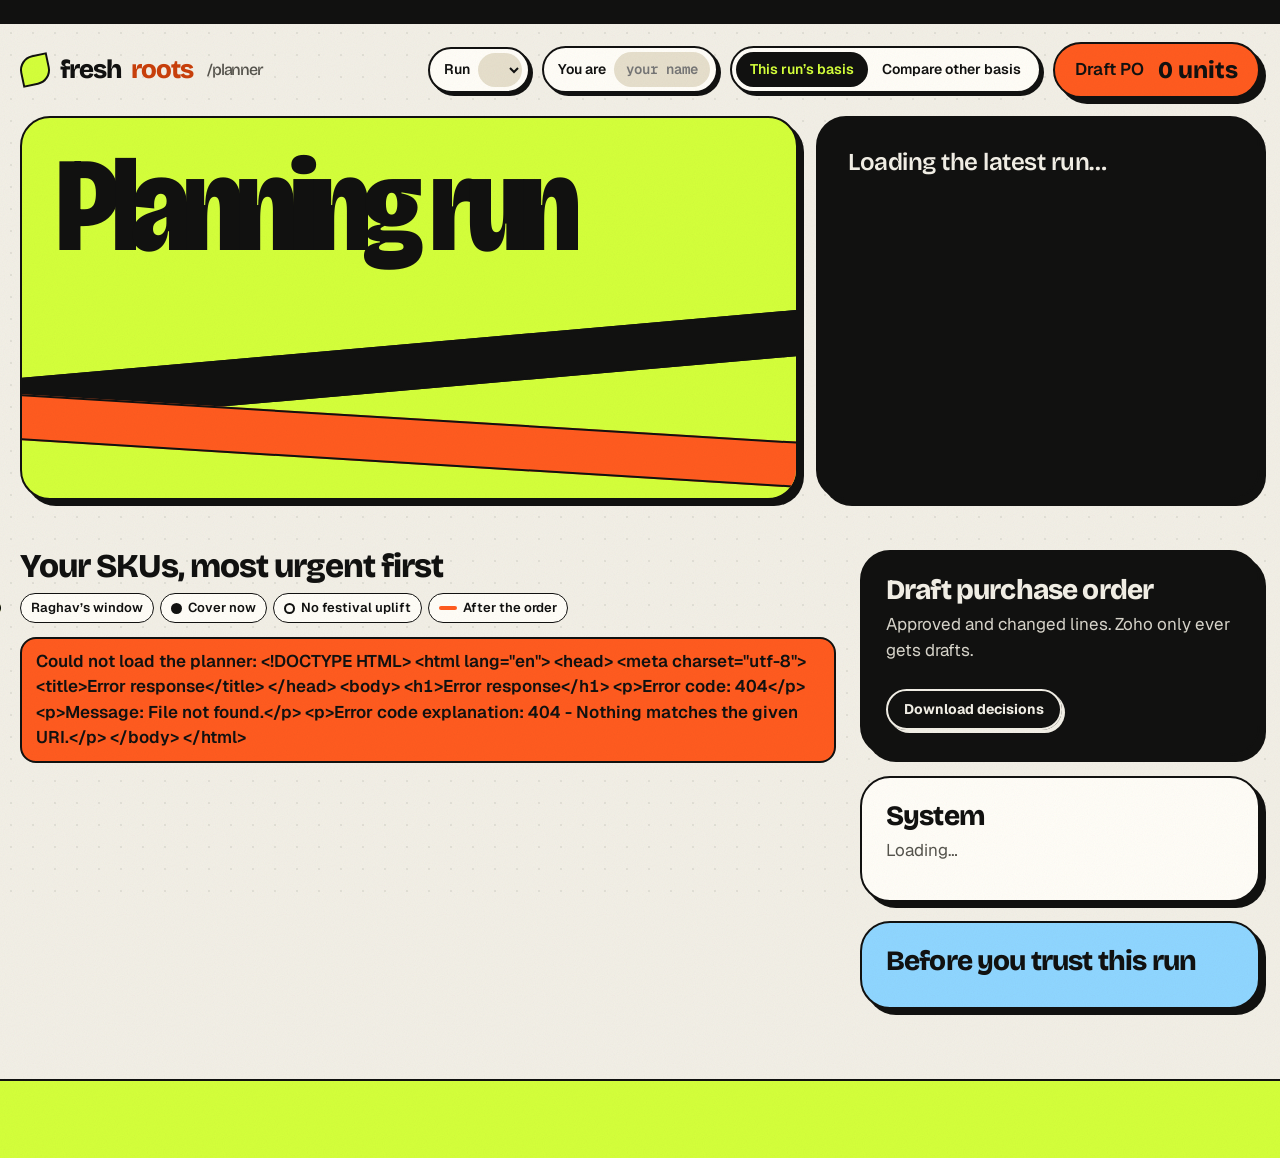
==== commit 047f72d3: "Workbench 2050: bold colour blocks, kinetic bands, tactile motion Warm-paper base with ink outlines " ====
--- a/planner/web/index.html
+++ b/planner/web/index.html
@@ -5,82 +5,105 @@
 <meta name="viewport" content="width=device-width, initial-scale=1, viewport-fit=cover">
 <title>Freshroots planning run</title>
 <link rel="preconnect" href="https://fonts.googleapis.com"><link rel="preconnect" href="https://fonts.gstatic.com" crossorigin>
-<link href="https://fonts.googleapis.com/css2?family=Albert+Sans:wght@400;500;600&display=swap" rel="stylesheet">
+<link href="https://fonts.googleapis.com/css2?family=Bricolage+Grotesque:opsz,wdth,wght@12..96,75..100,400..800&family=Geist:wght@400..700&family=Geist+Mono:wght@400..600&display=swap" rel="stylesheet">
 <link rel="stylesheet" href="styles.css">
 </head>
 <body>
-<div id="paused" class="banner paused hidden" role="alert">
-  <b>Planner paused – use the manual process.</b> <span id="pausedWhy"></span>
+<!-- live ticker band -->
+<div class="ticker" aria-hidden="true"><div class="ticker-track" id="ticker"></div></div>
+
+<div id="paused" class="hazard paused hidden" role="alert">
+  <div class="hazard-box"><b>Planner paused. Use the manual process.</b> <span id="pausedWhy"></span></div>
 </div>
-<div id="held" class="banner held hidden" role="alert">
-  <b>This run is held.</b> <span id="heldWhy"></span>
-  <button class="btn dark hidden" id="releaseBtn">Release run</button>
+<div id="held" class="hazard held hidden" role="alert">
+  <div class="hazard-box"><b>This run is held.</b> <span id="heldWhy"></span>
+    <button class="btn ink hidden" id="releaseBtn">Release run</button></div>
 </div>
 <div id="prepo"></div>
 
-<div class="board">
-  <div class="tile mark" aria-hidden="true">Fr</div>
-  <div class="tile controls">
-    <label class="field"><span>Run</span><select id="runPick"></select></label>
-    <label class="field"><span>You are</span><input id="who" autocomplete="username" placeholder="your name" maxlength="64"></label>
+<div class="shell">
+  <!-- top bar -->
+  <nav class="topbar">
+    <a class="logo" href="#" aria-label="Freshroots planner"><span class="logo-leaf" aria-hidden="true"></span>fresh<b>roots</b><i>/planner</i></a>
+    <label class="chip-field"><span>Run</span><select id="runPick"></select></label>
+    <label class="chip-field"><span>You are</span><input id="who" autocomplete="username" placeholder="your name" maxlength="64"></label>
     <div class="seg" role="group" aria-label="High-demand test basis">
       <button data-view="run" aria-pressed="true">This run’s basis</button>
-      <button data-view="compare" aria-pressed="false">Compare the other basis</button>
+      <button data-view="compare" aria-pressed="false">Compare other basis</button>
     </div>
-  </div>
-  <a class="tile action" href="#poTile"><span>Draft PO</span><b id="topUnits">0 units</b></a>
+    <a class="po-pill" href="#poCard" data-tilt><span>Draft PO</span><b><span id="topUnits" data-count="0">0</span> units</b></a>
+  </nav>
 
-  <header class="tile name"><h1 id="title">Planning run</h1></header>
-  <div class="tile statement">
-    <p id="sub">Loading the latest run…</p>
-    <p class="basis-note" id="basisNote"></p>
-  </div>
+  <!-- hero -->
+  <section class="hero">
+    <div class="hero-date card" data-tilt>
+      <h1 id="title" aria-label="Planning run">Planning run</h1>
+      <span class="sticker holo hidden" id="festSticker">Festival month · +25%</span>
+      <div class="bands" aria-hidden="true">
+        <div class="band band-a"><div class="band-track" id="bandA"></div></div>
+        <div class="band band-b"><div class="band-track" id="bandB"></div></div>
+      </div>
+    </div>
+    <div class="hero-say card ink" data-tilt>
+      <p id="sub">Loading the latest run…</p>
+      <p class="basis-note" id="basisNote"></p>
+    </div>
+  </section>
 
+  <!-- stat tiles -->
   <div class="tally" id="tally" role="group" aria-label="Filter SKUs"></div>
 
-  <main class="skus">
-    <p class="error hidden" id="err" role="alert"></p>
-    <div class="legend" aria-hidden="true">
-      <span><i class="key band"></i>Raghav’s cover window</span>
-      <span><i class="key dot"></i>Weeks of cover now</span>
-      <span><i class="key ring"></i>Without festival uplift</span>
-      <span><i class="key after"></i>After the order</span>
-    </div>
-    <div class="list" id="list"></div>
-  </main>
+  <div class="work">
+    <main class="skus">
+      <div class="skus-head">
+        <h2>Your SKUs, most urgent first</h2>
+        <div class="legend" aria-hidden="true">
+          <span><i class="key band"></i>Raghav’s window</span>
+          <span><i class="key dot"></i>Cover now</span>
+          <span><i class="key ring"></i>No festival uplift</span>
+          <span><i class="key after"></i>After the order</span>
+        </div>
+      </div>
+      <p class="error hidden" id="err" role="alert"></p>
+      <div class="list" id="list"></div>
+    </main>
 
-  <aside class="side">
-    <section class="tile po" id="poTile">
-      <h2>Draft purchase order</h2>
-      <p>Approved and changed lines. Zoho only ever receives drafts.</p>
-      <table class="po-table" id="po"></table>
-      <p class="po-msg" id="zohoMsg"></p>
-      <div class="row-actions">
-        <button class="btn light hidden" id="pushZoho">Send drafts to Zoho</button>
-        <a class="btn light hidden" id="savePo" download>Download PO CSV</a>
-        <a class="btn on-field" id="saveLog" download>Download decisions</a>
-      </div>
-    </section>
-    <section class="tile status">
-      <h2>System</h2>
-      <div id="status"><p class="note">Loading…</p></div>
-    </section>
-    <section class="tile checks-tile">
-      <h2>Before you trust this run</h2>
-      <ul class="checks" id="checks"></ul>
-    </section>
-  </aside>
+    <aside class="side">
+      <section class="card po-card ink" id="poCard" data-tilt>
+        <h2>Draft purchase order</h2>
+        <p>Approved and changed lines. Zoho only ever gets drafts.</p>
+        <table class="po-table" id="po"></table>
+        <p class="po-msg" id="zohoMsg"></p>
+        <div class="row-actions">
+          <button class="btn lime hidden" id="pushZoho">Send drafts to Zoho</button>
+          <a class="btn lime hidden" id="savePo" download>Download PO CSV</a>
+          <a class="btn ghost-light" id="saveLog" download>Download decisions</a>
+        </div>
+      </section>
+      <section class="card status-card" data-tilt>
+        <h2>System</h2>
+        <div id="status"><p class="note">Loading…</p></div>
+      </section>
+      <section class="card checks-card" data-tilt>
+        <h2>Before you trust this run</h2>
+        <ul class="checks" id="checks"></ul>
+      </section>
+    </aside>
+  </div>
 </div>
+
+<!-- closing band -->
+<div class="ticker footer-band" aria-hidden="true"><div class="ticker-track slow" id="footBand"></div></div>
 
 <dialog id="switchDlg">
   <form method="dialog" id="switchForm">
     <h2 id="dlgTitle">Change switch</h2>
     <p class="note" id="dlgNote"></p>
-    <label class="field wide"><span>Reason (stored in the audit log)</span>
+    <label class="dlg-field"><span>Reason (goes in the audit log)</span>
       <textarea id="dlgReason" rows="3" required></textarea></label>
     <p class="error hidden" id="dlgErr"></p>
     <div class="row-actions">
-      <button class="btn primary" value="ok" id="dlgOk">Confirm</button>
+      <button class="btn ink" value="ok" id="dlgOk">Confirm</button>
       <button class="btn" value="cancel" formnovalidate>Cancel</button>
     </div>
   </form>
--- a/planner/web/styles.css
+++ b/planner/web/styles.css
@@ -1,210 +1,300 @@
-/* Freshroots workbench: "the well-kept board". Flat filled tiles on a sand ground, 8px gaps, square corners.
-   Sand and moss: the earth and the leaf in Freshroots. Moss is kept for actions. */
+/* Freshroots planner, 2050 edition.
+   An optimistic future, not a dystopian one: warm paper, ink outlines, bold colour blocks,
+   kinetic bands, tactile hover. Bright on purpose (no neon-on-black). */
 :root{
-  --bg:#ddd6c6; --tile:#ebe6da; --tile-2:#d2cab8; --ink:#2a2a26; --muted:#59574e;
-  --accent:#4f6238; --accent-ink:#ffffff; --field:#3f5a2a; --field-ink:#ffffff;
-  --ochre:#9a6b12; --ochre-soft:#ecd9ae; --pause:#4d5b66; --chip-ink:#ffffff; --band:#bfb398; --danger:#9c2f22; --danger-soft:#f0d4cc;
-  --focus:#2f4a1c;
-  --step-small:clamp(0.8125rem,0.79rem + 0.1vw,0.875rem);
-  --step-body:clamp(1.0625rem,1rem + 0.25vw,1.1875rem);
-  --step-lead:clamp(1.25rem,1.1rem + 0.7vw,1.625rem);
-  --step-head:clamp(2rem,1.3rem + 3.2vw,4rem);
-  --step-display:clamp(3rem,1.4rem + 5vw,6rem);
+  --paper:#f2efe6; --card:#fffdf7; --ink:#111110; --soft:#56544d;
+  --lime:#d4ff3a; --tangerine:#ff5b1f; --sky:#8fd6ff; --pink:#ff9fd4; --sand:#e6dfcc;
+  --r-xl:30px; --r-lg:22px; --r-md:16px; --r-pill:999px;
+  --shadow:6px 6px 0 var(--ink); --shadow-s:3px 3px 0 var(--ink); --shadow-l:10px 10px 0 var(--ink);
+  --display:"Bricolage Grotesque","Geist",system-ui,sans-serif;
+  --text:"Geist","Segoe UI",system-ui,sans-serif;
+  --mono:"Geist Mono",ui-monospace,Consolas,monospace;
+  --spring:cubic-bezier(.34,1.56,.64,1); --ease:cubic-bezier(.2,.75,.2,1);
   color-scheme:light;
 }
-@media (prefers-color-scheme:dark){:root:not([data-theme="light"]){
-  --bg:#1c1b18; --tile:#272621; --tile-2:#33312b; --ink:#e4e2dc; --muted:#b4b0a6;
-  --accent:#8ea86a; --accent-ink:#141810; --field:#2f4520; --field-ink:#f1f1ed;
-  --ochre:#d8a94e; --ochre-soft:#3b3020; --pause:#9fb2c0; --chip-ink:#16181a; --band:#5e5a4e; --danger:#e8907d; --danger-soft:#3e231d;
-  --focus:#b5cc8f; color-scheme:dark}}
-:root[data-theme="dark"]{
-  --bg:#1c1b18; --tile:#272621; --tile-2:#33312b; --ink:#e4e2dc; --muted:#b4b0a6;
-  --accent:#8ea86a; --accent-ink:#141810; --field:#2f4520; --field-ink:#f1f1ed;
-  --ochre:#d8a94e; --ochre-soft:#3b3020; --pause:#9fb2c0; --chip-ink:#16181a; --band:#5e5a4e; --danger:#e8907d; --danger-soft:#3e231d;
-  --focus:#b5cc8f; color-scheme:dark}
-
 *,*::before,*::after{box-sizing:border-box}
-body{margin:0;background:var(--bg);color:var(--ink);font-family:"Albert Sans","Segoe UI",system-ui,sans-serif;
-  font-size:var(--step-body);line-height:1.5;font-variant-numeric:tabular-nums}
+html{scroll-behavior:smooth}
+body{margin:0;background:var(--paper);color:var(--ink);font-family:var(--text);font-size:17px;line-height:1.5;
+  font-variant-numeric:tabular-nums;overflow-x:hidden}
+/* dot grid + film grain: a printed, tactile ground */
+body::before{content:"";position:fixed;inset:0;pointer-events:none;z-index:0;opacity:.55;
+  background-image:radial-gradient(rgba(17,17,16,.13) 1px,transparent 1.3px);background-size:22px 22px}
+body::after{content:"";position:fixed;inset:-50%;pointer-events:none;z-index:100;opacity:.07;mix-blend-mode:multiply;
+  background-image:url("data:image/svg+xml;utf8,<svg xmlns='http://www.w3.org/2000/svg' width='160' height='160'><filter id='n'><feTurbulence type='fractalNoise' baseFrequency='.9' numOctaves='2' stitchTiles='stitch'/></filter><rect width='100%' height='100%' filter='url(%23n)'/></svg>");
+  animation:grain 1.2s steps(6) infinite}
 button,select,input,textarea{font:inherit;color:inherit}
-:focus-visible{outline:3px solid var(--focus);outline-offset:2px}
-h1,h2,h3{font-weight:600;letter-spacing:-0.02em;line-height:1.05;margin:0}
+:focus-visible{outline:3px solid var(--ink);outline-offset:3px;box-shadow:0 0 0 6px var(--lime)}
+h1,h2,h3{font-family:var(--display);margin:0;letter-spacing:-.03em;line-height:1}
 .hidden{display:none!important}
-.note{color:var(--muted)}
-.meta .note,.qty .note{font-size:var(--step-small)}
-.error{color:var(--danger);font-weight:600;margin:0 0 8px}
-
-/* ---------- banners: whole-width fields ---------- */
-.banner{padding:14px 16px;display:flex;flex-wrap:wrap;gap:6px 14px;align-items:center}
-.banner.paused{background:var(--ink);color:var(--bg);font-size:var(--step-lead)}
-.banner.held{background:var(--ochre);color:#fff}
-.banner.prepo{background:var(--danger);color:#fff}
-
-/* ---------- the board ---------- */
-.board{display:grid;grid-template-columns:repeat(12,minmax(0,1fr));gap:8px;padding:8px;max-width:1680px;margin:0 auto}
-.tile{background:var(--tile);padding:20px 22px}
-.mark{grid-column:span 1;background:var(--ink);color:var(--bg);display:flex;align-items:center;justify-content:center;
-  font-weight:600;font-size:var(--step-lead);letter-spacing:-0.04em;padding:12px}
-.controls{grid-column:span 8;display:flex;flex-wrap:wrap;align-items:center;gap:10px 22px;padding:12px 18px;background:var(--tile-2)}
-.action{grid-column:span 3;background:var(--field);color:var(--accent-ink);text-decoration:none;display:flex;
-  justify-content:space-between;align-items:center;gap:12px;padding:12px 22px;color:var(--field-ink)}
-.action span{font-size:var(--step-body)} .action b{font-size:var(--step-lead);font-weight:600}
-.action:hover{background:var(--accent);color:var(--accent-ink)}
-
-.field{display:flex;align-items:center;gap:10px;font-size:var(--step-small);color:var(--muted)}
-.field.wide{flex-direction:column;align-items:stretch}
-.field select,.field input,.field textarea{background:var(--tile);border:1px solid var(--band);padding:7px 10px;color:var(--ink);
-  font-size:var(--step-body);min-width:0}
-.field input{width:12ch}
-.seg{display:inline-flex;gap:4px}
-.seg button{background:var(--tile);border:0;padding:8px 12px;cursor:pointer;font-weight:500;font-size:var(--step-small)}
-.seg button[aria-pressed="true"]{background:var(--ink);color:var(--bg)}
-
-.name{grid-column:span 7;min-height:clamp(170px,16vw,240px);display:flex;align-items:flex-end;padding:20px 24px}
-.name h1{font-size:var(--step-display);letter-spacing:-0.045em;line-height:0.95}
-.statement{grid-column:span 5;background:var(--ink);color:var(--bg);display:flex;flex-direction:column;justify-content:space-between;gap:20px}
-.statement p{margin:0}
-#sub{font-size:var(--step-lead);line-height:1.35}
-.basis-note{font-size:var(--step-small);color:var(--band)}
-
-/* filter tiles: one number each */
-.tally{grid-column:1/-1;display:grid;grid-template-columns:repeat(auto-fit,minmax(128px,1fr));gap:8px}
-.tally button{background:var(--tile);border:0;text-align:left;padding:14px 20px 16px;cursor:pointer;min-height:112px;
-  display:flex;flex-direction:column;justify-content:space-between;gap:8px}
-.tally b{font-size:var(--step-head);font-weight:600;letter-spacing:-0.04em;line-height:1}
-.tally .lbl{font-size:var(--step-body);font-weight:500;display:block}
-.tally .sub{font-size:var(--step-small);color:var(--muted);display:block}
-.tally button[data-filter="REORDER"]{background:var(--field);color:var(--field-ink)}
-.tally button[data-filter="REORDER"] .sub{color:var(--field-ink)}
-.tally button[data-filter="review"]{background:var(--ochre-soft)}
-.tally button:hover{background:var(--tile-2)}
-.tally button[data-filter="REORDER"]:hover{background:var(--accent)}
-.tally button[aria-pressed="true"],.tally button[aria-pressed="true"]:hover{background:var(--ink);color:var(--bg)}
-.tally button[aria-pressed="true"] .sub{color:var(--band)}
-
-/* ---------- SKU rows: filled bars, most urgent first ---------- */
-.skus{grid-column:span 8;min-width:0;container-type:inline-size}
-.legend{display:flex;flex-wrap:wrap;gap:6px 18px;font-size:var(--step-small);color:var(--muted);padding:6px 4px 12px}
-.key{display:inline-block;vertical-align:middle;margin-right:6px}
-.key.band{width:24px;height:12px;background:var(--band)}
-.key.dot{width:12px;height:12px;border-radius:50%;background:var(--ink)}
-.key.ring{width:12px;height:12px;border-radius:50%;border:2px solid var(--muted)}
-.key.after{width:20px;height:4px;background:var(--accent)}
-.list{display:flex;flex-direction:column;gap:6px}
-.row{background:var(--tile)}
-.row.open{background:var(--tile-2)}
-.line{display:grid;grid-template-columns:minmax(170px,1fr) minmax(260px,2.1fr) 116px 190px;gap:18px;align-items:center;padding:16px 20px}
-.sku-name{font-weight:600;font-size:var(--step-body);line-height:1.25}
-.meta{font-size:var(--step-small);color:var(--muted)}
-.perish{color:var(--ochre);font-weight:600}
-.review{color:var(--ochre);font-weight:600}
-.dec{display:inline-block;font-weight:600;font-size:var(--step-small);padding:5px 10px;color:var(--chip-ink)}
-.dec.REORDER{background:var(--field);color:var(--field-ink)} .dec.PAUSE{background:var(--pause)}
-.dec.HOLD{background:var(--tile-2);color:var(--ink)} .row.open .dec.HOLD{background:var(--tile)}
-.dec.EXCEPTION{background:var(--ochre)}
-.qty{font-size:var(--step-small);color:var(--muted);margin-top:4px}
-.act{display:flex;gap:6px;flex-wrap:wrap;justify-content:flex-end;align-items:center}
-.status-text{font-weight:600;font-size:var(--step-small)}
-.status-text.approve{color:var(--accent)} .status-text.edit{color:var(--ochre)} .status-text.reject{color:var(--danger)}
-.who-line{font-size:var(--step-small);color:var(--muted)}
-.compare-tag{font-size:var(--step-small);color:var(--pause);font-weight:600}
+.note{color:var(--soft)}
+.error{background:var(--tangerine);color:var(--ink);border:2px solid var(--ink);border-radius:var(--r-md);padding:10px 14px;font-weight:600;margin:0 0 12px}
+.shell{position:relative;z-index:1;max-width:1560px;margin:0 auto;padding:18px 20px 40px}
+
+/* ---------- ticker bands ---------- */
+.ticker{position:relative;z-index:2;background:var(--ink);color:var(--lime);overflow:hidden;white-space:nowrap;
+  font-family:var(--mono);font-size:13px;letter-spacing:.08em;text-transform:uppercase}
+.ticker-track{display:inline-flex;padding:9px 0;animation:marquee 38s linear infinite}
+.ticker-track.slow{animation-duration:60s}
+.ticker:hover .ticker-track{animation-play-state:paused}
+.ticker-track span{padding:0 18px}
+.ticker-track span:nth-child(4n+2){color:var(--pink)} .ticker-track span:nth-child(4n+3){color:var(--sky)}
+.footer-band{margin-top:30px;font-family:var(--display);font-size:clamp(28px,4vw,56px);font-weight:800;letter-spacing:-.02em;
+  text-transform:none;background:var(--lime);color:var(--ink);border-top:2px solid var(--ink)}
+.footer-band .ticker-track{padding:14px 0}
+.footer-band .ticker-track span{color:var(--ink)!important}
+
+/* ---------- hazard bands (paused / held / pre-PO) ---------- */
+.hazard{position:relative;z-index:3;padding:14px 20px;border-bottom:2px solid var(--ink);
+  background-image:repeating-linear-gradient(-45deg,var(--lime) 0 22px,var(--ink) 22px 44px);background-size:62.2px 62.2px;
+  animation:stripes 1.6s linear infinite}
+.hazard.held{background-image:repeating-linear-gradient(-45deg,var(--tangerine) 0 22px,var(--ink) 22px 44px)}
+.hazard.prepo{background-image:repeating-linear-gradient(-45deg,var(--pink) 0 22px,var(--ink) 22px 44px)}
+.hazard-box{display:flex;flex-wrap:wrap;gap:8px 14px;align-items:center;background:var(--card);border:2px solid var(--ink);
+  border-radius:var(--r-pill);padding:10px 20px;box-shadow:var(--shadow-s);max-width:1180px;margin:0 auto;font-size:17px}
+.hazard-box b{font-family:var(--display);font-size:20px}
+
+/* ---------- top bar ---------- */
+.topbar{display:flex;flex-wrap:wrap;align-items:center;gap:12px;margin-bottom:18px}
+.logo{display:inline-flex;align-items:center;gap:10px;font-family:var(--display);font-weight:800;font-size:26px;
+  letter-spacing:-.04em;color:var(--ink);text-decoration:none;margin-right:auto}
+.logo b{font-weight:800;color:#c93f0b} .logo i{font-style:normal;font-weight:500;font-size:16px;color:var(--soft);margin-left:4px}
+.logo-leaf{width:30px;height:30px;border-radius:50% 0 50% 0;background:var(--lime);border:2px solid var(--ink);
+  transform:rotate(-12deg);transition:transform .6s var(--spring)}
+.logo:hover .logo-leaf{transform:rotate(348deg) scale(1.1)}
+.chip-field{display:inline-flex;align-items:center;gap:8px;background:var(--card);border:2px solid var(--ink);
+  border-radius:var(--r-pill);padding:4px 6px 4px 14px;box-shadow:var(--shadow-s);font-size:14px;font-weight:600}
+.chip-field select,.chip-field input{border:0;background:var(--sand);border-radius:var(--r-pill);padding:7px 12px;font-family:var(--mono);font-size:14px}
+.chip-field input{width:12ch}
+.seg{display:inline-flex;background:var(--card);border:2px solid var(--ink);border-radius:var(--r-pill);padding:4px;box-shadow:var(--shadow-s)}
+.seg button{border:0;background:transparent;border-radius:var(--r-pill);padding:7px 14px;font-weight:600;font-size:14px;cursor:pointer;transition:background .25s,color .25s}
+.seg button[aria-pressed="true"]{background:var(--ink);color:var(--lime)}
+.seg button:not([aria-pressed="true"]):hover{background:var(--sand)}
+.po-pill{display:inline-flex;align-items:center;gap:14px;background:var(--tangerine);color:var(--ink);text-decoration:none;
+  border:2px solid var(--ink);border-radius:var(--r-pill);padding:8px 20px;box-shadow:var(--shadow);font-weight:600;
+  transition:transform .25s var(--spring),box-shadow .25s var(--spring)}
+.po-pill b{font-family:var(--display);font-size:24px;font-weight:800}
+.po-pill:hover{transform:translate(-3px,-3px) rotate(-1.5deg);box-shadow:var(--shadow-l)}
+
+/* ---------- cards: ink outline, hard shadow, tilt + cursor light ---------- */
+.card{position:relative;background:var(--card);border:2px solid var(--ink);border-radius:var(--r-xl);box-shadow:var(--shadow);
+  padding:24px;overflow:hidden;transform:perspective(900px) rotateX(var(--rx,0deg)) rotateY(var(--ry,0deg));
+  transition:transform .35s var(--ease),box-shadow .35s var(--ease)}
+.card::after{content:"";position:absolute;inset:0;pointer-events:none;opacity:0;transition:opacity .3s;
+  background:radial-gradient(420px circle at var(--mx,50%) var(--my,50%),rgba(255,255,255,.55),transparent 60%)}
+.card:hover::after{opacity:1}
+.card.ink{background:var(--ink);color:var(--paper)}
+.card.ink::after{background:radial-gradient(420px circle at var(--mx,50%) var(--my,50%),rgba(212,255,58,.16),transparent 60%)}
+.card[data-tilt]:hover{box-shadow:var(--shadow-l)}
+
+/* ---------- hero ---------- */
+.hero{display:grid;grid-template-columns:minmax(0,1.75fr) minmax(0,1fr);gap:18px;margin-bottom:22px}
+.hero-date{min-height:clamp(300px,30vw,430px);padding:30px 34px 0;display:flex;flex-direction:column;background:var(--lime)}
+.hero-date h1{font-size:clamp(64px,10.5vw,176px);font-weight:800;font-variation-settings:"wdth" 82,"opsz" 96;
+  line-height:.86;letter-spacing:-.055em;position:relative;z-index:2}
+.hero-date h1 .w{display:inline-block;white-space:nowrap;margin-right:.2em}
+.hero-date h1 .ch{display:inline-block;transform-origin:50% 100%;animation:rise .8s var(--spring) both;animation-delay:calc(var(--i) * 45ms + 120ms);
+  transition:transform .3s var(--spring),color .2s}
+.hero-date h1 .ch:hover{transform:translateY(-14px) rotate(-6deg);color:var(--tangerine)}
+.sticker{display:inline-block;border:2px solid var(--ink);border-radius:var(--r-pill);padding:8px 16px;font-weight:700;
+  font-size:15px;box-shadow:var(--shadow-s);transform:rotate(-4deg);transition:transform .4s var(--spring);position:relative;z-index:3}
+.sticker:hover{transform:rotate(3deg) scale(1.08)}
+.hero-date .sticker{align-self:flex-start;margin-top:18px}
+.holo{background:conic-gradient(from var(--a,0deg),#ffd1ec,#d4ff3a,#8fd6ff,#ffe08a,#ffd1ec);animation:holo 5s linear infinite}
+.bands{position:relative;margin:auto -40px 0;height:176px}
+.band{position:absolute;left:-5%;right:-5%;border-block:2px solid var(--ink);overflow:hidden;white-space:nowrap;
+  font-family:var(--display);font-weight:800;font-size:28px;letter-spacing:-.02em;text-transform:uppercase}
+.band-a{top:22px;background:var(--ink);color:var(--lime);transform:rotate(-5deg)}
+.band-b{top:96px;background:var(--tangerine);color:var(--ink);transform:rotate(3.5deg)}
+.band-track{display:inline-flex;padding:10px 0;animation:marquee 26s linear infinite}
+.band-b .band-track{animation-direction:reverse;animation-duration:32s}
+.band-track span{padding:0 16px}
+.hero-say{display:flex;flex-direction:column;justify-content:space-between;gap:24px;padding:30px}
+#sub{font-family:var(--display);font-size:clamp(22px,1.9vw,30px);font-weight:600;line-height:1.18;letter-spacing:-.02em;margin:0}
+#sub mark{background:var(--lime);color:var(--ink);border-radius:8px;padding:0 6px}
+.basis-note{margin:0;font-family:var(--mono);font-size:13px;color:var(--lime);text-transform:uppercase;letter-spacing:.06em}
+
+/* ---------- stat tiles ---------- */
+.tally{display:grid;grid-template-columns:repeat(auto-fit,minmax(170px,1fr));gap:16px;margin-bottom:28px}
+.tile{position:relative;text-align:left;border:2px solid var(--ink);border-radius:var(--r-xl);padding:18px 20px 20px;cursor:pointer;
+  box-shadow:var(--shadow);min-height:150px;display:flex;flex-direction:column;justify-content:space-between;overflow:hidden;color:var(--ink);
+  transform:perspective(700px) rotateX(var(--rx,0deg)) rotateY(var(--ry,0deg));
+  transition:transform .3s var(--ease),box-shadow .3s var(--ease);animation:pop .7s var(--spring) both;animation-delay:calc(var(--i) * 70ms + 300ms)}
+.tile::after{content:"";position:absolute;inset:0;pointer-events:none;opacity:0;transition:opacity .3s;
+  background:radial-gradient(300px circle at var(--mx,50%) var(--my,50%),rgba(255,255,255,.6),transparent 60%)}
+.tile:hover::after{opacity:1}
+.tile:hover{box-shadow:var(--shadow-l)}
+.tile:active{transform:translate(4px,4px);box-shadow:2px 2px 0 var(--ink)}
+.tile b{font-family:var(--display);font-size:clamp(52px,5vw,76px);font-weight:800;line-height:.9;letter-spacing:-.05em;
+  font-variation-settings:"wdth" 80;transition:transform .4s var(--spring),font-variation-settings .4s;transform-origin:0 100%}
+.tile:hover b{transform:translateY(-4px) scale(1.06);font-variation-settings:"wdth" 100}
+.tile .lbl{display:block;font-weight:700;font-size:18px}
+.tile .sub{display:block;font-family:var(--mono);font-size:13px;text-transform:uppercase;letter-spacing:.05em;opacity:.8}
+.tile[data-filter="all"]{background:var(--card)} .tile[data-filter="review"]{background:var(--pink)}
+.tile[data-filter="REORDER"]{background:var(--tangerine)} .tile[data-filter="PAUSE"]{background:var(--sky)}
+.tile[data-filter="HOLD"]{background:var(--lime)} .tile[data-filter="EXCEPTION"]{background:var(--ink);color:var(--pink)}
+.tile[aria-pressed="true"]{background:var(--ink);color:var(--paper);transform:translate(3px,3px);box-shadow:3px 3px 0 var(--ink)}
+.tile[aria-pressed="true"]::before{content:"● filtered";position:absolute;top:16px;right:18px;font-family:var(--mono);font-size:13px;
+  color:var(--lime);letter-spacing:.06em;text-transform:uppercase}
+
+/* ---------- work area ---------- */
+.work{display:grid;grid-template-columns:minmax(0,1fr) 400px;gap:24px;align-items:start}
+.skus{min-width:0;container-type:inline-size}
+.skus-head{display:flex;flex-wrap:wrap;align-items:flex-end;justify-content:space-between;gap:10px 20px;margin-bottom:14px}
+.skus-head h2{font-size:clamp(28px,2.6vw,40px);font-weight:800}
+.legend{display:flex;flex-wrap:wrap;gap:6px}
+.legend span{display:inline-flex;align-items:center;gap:6px;background:var(--card);border:1.5px solid var(--ink);border-radius:var(--r-pill);
+  padding:4px 10px;font-size:13px;font-weight:600}
+.key{display:inline-block}
+.key.band{width:22px;height:10px;border-radius:4px;background:var(--lime);border:1.5px solid var(--ink)}
+.key.dot{width:11px;height:11px;border-radius:50%;background:var(--ink)}
+.key.ring{width:11px;height:11px;border-radius:50%;border:2px solid var(--ink)}
+.key.after{width:18px;height:4px;border-radius:4px;background:var(--tangerine)}
+
+.list{display:flex;flex-direction:column;gap:14px}
+.row{--band:var(--sand);position:relative;background:var(--card);border:2px solid var(--ink);border-radius:var(--r-lg);
+  box-shadow:var(--shadow-s);overflow:hidden;transition:transform .3s var(--spring),box-shadow .3s var(--spring);
+  animation:slidein .6s var(--ease) both;animation-delay:calc(var(--i,0) * 45ms)}
+.row::before{content:"";position:absolute;left:0;top:0;bottom:0;width:12px;background:var(--band);border-right:2px solid var(--ink);
+  transition:width .35s var(--spring)}
+.row:hover{transform:translate(-3px,-3px);box-shadow:var(--shadow)}
+.row:hover::before{width:20px}
+.row.REORDER{--band:var(--tangerine)} .row.PAUSE{--band:var(--sky)} .row.HOLD{--band:var(--lime)} .row.EXCEPTION{--band:var(--pink)}
+.row.open,.row.open:hover{box-shadow:var(--shadow);transform:none}
+.line{display:grid;grid-template-columns:minmax(170px,1fr) minmax(240px,1.9fr) 124px 210px;gap:18px;align-items:center;padding:16px 20px 16px 36px}
+.sku-name{font-family:var(--display);font-weight:700;font-size:21px;line-height:1.1;letter-spacing:-.02em}
+.meta{font-family:var(--mono);font-size:13px;color:var(--soft);margin-top:4px}
+.perish{display:inline-block;background:var(--tangerine);color:var(--ink);border-radius:var(--r-pill);padding:0 7px;font-weight:600}
+.review{display:inline-block;background:var(--pink);color:var(--ink);border-radius:var(--r-pill);padding:0 7px;font-weight:600}
+.dec{display:inline-block;border:2px solid var(--ink);border-radius:var(--r-pill);padding:5px 12px;font-weight:800;font-size:13px;
+  font-family:var(--display);letter-spacing:.02em;text-transform:uppercase;transform:rotate(-3deg);box-shadow:2px 2px 0 var(--ink);
+  transition:transform .35s var(--spring)}
+.row:hover .dec{transform:rotate(3deg) scale(1.06)}
+.dec.REORDER{background:var(--tangerine)} .dec.PAUSE{background:var(--sky)} .dec.HOLD{background:var(--lime)} .dec.EXCEPTION{background:var(--pink)}
+.qty{font-family:var(--mono);font-size:13px;margin-top:8px}
+.act{display:flex;gap:8px;flex-wrap:wrap;justify-content:flex-end;align-items:center}
+.stamp{display:inline-flex;flex-direction:column;align-items:flex-start;border:2px solid var(--ink);border-radius:var(--r-md);
+  padding:6px 12px;transform:rotate(-5deg);box-shadow:3px 3px 0 var(--ink);line-height:1.15}
+.stamp b{font-family:var(--display);font-weight:800;font-size:16px;letter-spacing:.02em;text-transform:uppercase}
+.stamp small{font-family:var(--mono);font-size:13px}
+.stamp.approve{background:var(--lime)} .stamp.edit{background:var(--pink)} .stamp.reject{background:var(--ink);color:var(--paper)}
+.stamp.fresh{animation:slap .55s var(--spring) both}
+.compare-tag{font-family:var(--mono);font-size:13px;background:var(--sky);border:1.5px solid var(--ink);border-radius:var(--r-pill);padding:4px 10px}
 svg.strip{width:100%;max-width:560px;height:auto;display:block;overflow:visible}
-
-.detail{padding:4px 20px 22px;display:grid;grid-template-columns:minmax(0,1fr) minmax(0,1fr);gap:28px}
-.detail h3{font-size:var(--step-body);margin:14px 0 6px}
+.strip text{font-family:var(--mono)}
+
+.detail{padding:6px 22px 24px 36px;display:grid;grid-template-columns:minmax(0,1fr) minmax(0,1fr);gap:26px;animation:unfold .45s var(--ease) both}
+.detail h3{font-size:19px;font-weight:700;margin:12px 0 8px}
 .detail ol,.detail ul{margin:0;padding-left:20px}
-.detail li{margin-bottom:4px}
-.editbox{display:flex;flex-wrap:wrap;gap:10px;align-items:flex-end;background:var(--tile);padding:14px;margin-top:14px}
-.editbox .field{flex-direction:column;align-items:flex-start;gap:4px}
-.editbox input{width:9ch}
+.detail li{margin-bottom:5px}
+.detail li::marker{font-family:var(--mono);font-weight:600}
+.spark-note{font-family:var(--mono);font-size:13px;color:var(--soft)}
+.hint{background:var(--sand);border-radius:var(--r-md);padding:10px 14px;margin:12px 0 0;font-size:15px}
+.editbox{display:flex;flex-wrap:wrap;gap:10px;align-items:flex-end;background:var(--paper);border:2px solid var(--ink);
+  border-radius:var(--r-lg);padding:14px;margin-top:14px}
+.editbox label{display:flex;flex-direction:column;gap:4px;font-size:13px;font-weight:600}
+.editbox input,.editbox select{border:2px solid var(--ink);border-radius:12px;background:var(--card);padding:8px 10px;font-family:var(--mono)}
+.editbox input{width:9ch;font-size:18px;font-weight:600}
 .editbox select{max-width:100%}
-.live{margin:12px 0 0;min-height:1.5em}
-.live b{font-weight:600}
-.live.in{color:var(--accent)} .live.out{color:var(--danger)}
-.ai{background:var(--tile);padding:14px 16px;margin-top:10px}
+.live{margin:12px 0 0;min-height:1.6em;font-weight:500}
+.live b{font-family:var(--display);font-size:20px;font-weight:800}
+.live.in b{background:var(--lime);border-radius:8px;padding:0 6px}
+.live.out b{background:var(--tangerine);border-radius:8px;padding:0 6px}
+.ai{background:var(--sky);border:2px solid var(--ink);border-radius:var(--r-lg);padding:16px 18px;margin-top:12px;
+  box-shadow:var(--shadow-s);animation:unfold .45s var(--ease) both}
 .ai p{margin:0 0 8px}
-
-/* ---------- buttons: flat, square, one shape ---------- */
-.btn{border:0;background:var(--tile-2);color:var(--ink);padding:9px 14px;cursor:pointer;font-size:var(--step-small);
-  font-weight:600;text-decoration:none;display:inline-block;line-height:1.2}
-.row.open .btn{background:var(--tile)}
-.btn:hover,.row.open .btn:hover{background:var(--ink);color:var(--bg)}
-.btn:active{transform:translateY(1px)}
-.btn[disabled]{opacity:.55;cursor:not-allowed}
-.btn.primary,.row.open .btn.primary{background:var(--accent);color:var(--accent-ink)}
-.btn.primary:hover,.row.open .btn.primary:hover{background:var(--field);color:var(--field-ink)}
-.btn.light{background:var(--bg);color:var(--ink)}
-.btn.light:hover{background:var(--tile);color:var(--ink)}
-.btn.on-field{background:var(--accent);color:var(--accent-ink)}
-.btn.on-field:hover{background:var(--bg);color:var(--ink)}
-.btn.dark,.row.open .btn.dark{background:var(--ink);color:var(--bg)}
-.btn.dark:hover,.row.open .btn.dark:hover{background:var(--accent);color:var(--accent-ink)}
-
-/* ---------- side tiles ---------- */
-.side{grid-column:span 4;display:flex;flex-direction:column;gap:8px;align-self:start;position:sticky;top:8px}
-.side h2{font-size:var(--step-lead);margin-bottom:8px}
+.ai .note{color:var(--ink);opacity:.75;font-size:14px}
+
+/* ---------- buttons: pill, outline, hard shadow, press ---------- */
+.btn{display:inline-flex;align-items:center;gap:6px;border:2px solid var(--ink);border-radius:var(--r-pill);background:var(--card);
+  color:var(--ink);padding:8px 16px;font-weight:700;font-size:14px;cursor:pointer;text-decoration:none;box-shadow:var(--shadow-s);
+  transform:translate(calc(var(--tx,0px) + var(--mgx,0px)),calc(var(--ty,0px) + var(--mgy,0px)));
+  transition:transform .2s var(--spring),box-shadow .2s var(--spring),background .2s}
+.btn:hover{--tx:-2px;--ty:-2px;box-shadow:5px 5px 0 var(--ink);background:var(--lime)}
+.btn:active{--tx:3px;--ty:3px;box-shadow:0 0 0 var(--ink)}
+.btn[disabled]{opacity:.55;cursor:wait}
+.btn.ink{background:var(--ink);color:var(--lime)}
+.btn.ink:hover{background:var(--tangerine);color:var(--ink)}
+.btn.lime{background:var(--lime)} .btn.lime:hover{background:var(--card)}
+.btn.ghost-light{background:transparent;color:var(--paper);border-color:var(--paper);box-shadow:3px 3px 0 var(--paper)}
+.btn.ghost-light:hover{background:var(--paper);color:var(--ink)}
+
+/* ---------- side ---------- */
+.side{display:flex;flex-direction:column;gap:20px;position:sticky;top:16px}
+.side h2{font-size:28px;font-weight:800;margin-bottom:8px}
 .side p{margin:0 0 12px}
-.po{background:var(--field);color:var(--field-ink)}
-.po p{color:var(--field-ink)}
-.po-table{width:100%;border-collapse:collapse;font-size:var(--step-body)}
-.po-table td{padding:7px 0;border-bottom:1px solid rgba(255,255,255,.22)}
-.po-table td:last-child{text-align:right;font-weight:600}
-.po-table tr:last-child td{border-bottom:0}
-.po-table .note{color:var(--field-ink);opacity:.85}
-.po-msg{min-height:0}
-.row-actions{display:flex;flex-wrap:wrap;gap:6px;margin-top:12px}
-.sw{display:grid;grid-template-columns:1fr auto;gap:2px 10px;align-items:center;padding:9px 12px;background:var(--bg);margin-bottom:4px}
-.sw .state{font-weight:600;font-size:var(--step-small)}
-.sw .state.on{color:var(--accent)} .sw .state.off{color:var(--danger)}
-.sw .why{grid-column:1/-1;font-size:var(--step-small);color:var(--muted)}
-.sw .btn{padding:5px 10px;margin-left:6px}
-.stat-block{background:var(--bg);padding:10px 12px;margin:4px 0}
-.stat-block.bad{background:var(--danger-soft)}
-.status h3{font-size:var(--step-body);margin:14px 0 4px}
-.alert-item{margin:6px 0}
-.alert-item.critical b{color:var(--danger)}
+.po-card p{color:#d8d5cb}
+.po-table{width:100%;border-collapse:collapse}
+.po-table td{padding:8px 0;border-bottom:1.5px dashed rgba(242,239,230,.3)}
+.po-table td:last-child{text-align:right;font-family:var(--mono);font-weight:600;color:var(--lime)}
+.po-table tr:last-child td{border-bottom:0;font-family:var(--display);font-size:22px;font-weight:800}
+.po-table .note{color:#d8d5cb;font-size:13px}
+.po-msg{font-size:14px}
+.row-actions{display:flex;flex-wrap:wrap;gap:10px;margin-top:14px}
+.sw{display:grid;grid-template-columns:1fr auto;gap:2px 10px;align-items:center;padding:10px 12px;border:1.5px solid var(--ink);
+  border-radius:var(--r-md);margin-bottom:8px;background:var(--paper);transition:transform .25s var(--spring),background .2s}
+.sw:hover{transform:translateX(4px);background:var(--sand)}
+.sw > span:first-child{font-weight:600}
+.pill{display:inline-block;font-family:var(--mono);font-size:13px;font-weight:600;border:1.5px solid var(--ink);border-radius:var(--r-pill);padding:2px 10px}
+.pill.on{background:var(--lime)} .pill.off{background:var(--tangerine)}
+.sw .why{grid-column:1/-1;font-size:13px;color:var(--soft)}
+.sw .btn{padding:4px 12px;font-size:13px;margin-left:6px;box-shadow:2px 2px 0 var(--ink)}
+.stat-block{border-radius:var(--r-md);padding:10px 14px;margin:8px 0;background:var(--sand);font-size:15px}
+.stat-block.bad{background:var(--tangerine)}
+.status-card h3{font-size:18px;margin:14px 0 6px}
+.alert-item{font-size:15px;margin:6px 0}
+.checks-card{background:var(--sky)}
 .checks{margin:0;padding-left:20px}
 .checks li{margin-bottom:8px}
-.empty{font-size:var(--step-small);color:var(--muted);padding:12px 4px}
-
-dialog{border:0;padding:24px;max-width:460px;width:calc(100% - 32px);background:var(--tile);color:var(--ink);
-  box-shadow:0 18px 48px rgba(0,0,0,.3)} /* taste-skill-ignore: a dialog really floats */
-dialog::backdrop{background:rgba(28,27,24,.55)}
-dialog h2{font-size:var(--step-lead);margin-bottom:8px}
-
-/* ---------- narrower screens ---------- */
+.empty{padding:20px;border:2px dashed var(--ink);border-radius:var(--r-lg);text-align:center;font-weight:600}
+
+dialog{border:2px solid var(--ink);border-radius:var(--r-xl);padding:26px;max-width:480px;width:calc(100% - 32px);background:var(--card);
+  color:var(--ink);box-shadow:var(--shadow-l)}
+dialog[open]{animation:pop .45s var(--spring)}
+dialog::backdrop{background:rgba(17,17,16,.45);backdrop-filter:blur(3px)}
+dialog h2{font-size:30px;font-weight:800;margin-bottom:6px}
+.dlg-field{display:flex;flex-direction:column;gap:6px;font-weight:600;font-size:14px}
+.dlg-field textarea{border:2px solid var(--ink);border-radius:var(--r-md);padding:10px;background:var(--paper)}
+
+/* burst particles from an approval */
+.burst{position:fixed;width:12px;height:12px;border:2px solid var(--ink);border-radius:50% 0 50% 0;pointer-events:none;z-index:200}
+
+/* ---------- responsive ---------- */
 @media (max-width:1180px){
-  .controls{grid-column:span 7} .action{grid-column:span 4}
-  .skus,.side{grid-column:1/-1}
-  .side{position:static;display:grid;grid-template-columns:repeat(auto-fit,minmax(280px,1fr))}
-  .name{grid-column:span 12} .statement{grid-column:span 12}
-}
-/* rows follow the width of their own column, not the window */
-@container (max-width:860px){
-  .line{grid-template-columns:1fr 128px}
+  .work{grid-template-columns:1fr}
+  .side{position:static;display:grid;grid-template-columns:repeat(auto-fit,minmax(300px,1fr))}
+}
+@media (max-width:900px){ .hero{grid-template-columns:1fr} }
+@container (max-width:820px){
+  .line{grid-template-columns:1fr 124px}
   .strip-cell{grid-column:1/-1;order:3} .act{grid-column:1/-1;order:4;justify-content:flex-start}
   .detail{grid-template-columns:1fr}
 }
 @media (max-width:640px){
-  .board{grid-template-columns:repeat(2,minmax(0,1fr));gap:6px;padding:6px}
-  .mark{grid-column:span 1;min-height:64px} .action{grid-column:span 1;flex-direction:column;align-items:flex-start;justify-content:center}
-  .controls{grid-column:1/-1;order:3} .name{grid-column:1/-1;order:1;min-height:30vh} .statement{grid-column:1/-1;order:2}
-  .mark{order:0} .action{order:0}
-  .name h1{font-size:clamp(3rem,15vw,4.5rem)}
-  .tally{order:4;grid-template-columns:repeat(2,minmax(0,1fr));gap:6px}
-  .tally button:first-child:nth-last-child(odd){grid-column:1/-1}
-  .tally button{min-height:112px}
-  .skus{order:5} .side{order:6;grid-template-columns:1fr}
-  .seg{flex-wrap:wrap}
-}
-
-/* ---------- motion: tiles settle in once; rows confirm a decision ---------- */
-@media (prefers-reduced-motion:no-preference){
-  .board > .tile,.tally button,.row{animation:settle .5s cubic-bezier(.2,.7,.2,1) both;animation-delay:calc(var(--i,0) * 55ms)}
-  .settled .tally button,.settled .row{animation:none}
-  @keyframes settle{from{opacity:0;transform:translateY(18px)}to{opacity:1;transform:none}}
-  .row{transition:background-color .3s ease}
-  .row.just{background:var(--accent);color:var(--accent-ink)}
-  .btn,.tally button,.seg button,.action{transition:background-color .15s ease,color .15s ease,transform .1s ease}
-  .strip .after-dot,.strip .after-line{transition:cx .25s ease,x2 .25s ease}
-}
+  .shell{padding:12px 12px 30px}
+  .logo{width:100%}
+  .chip-field,.seg,.po-pill{width:100%;justify-content:space-between}
+  .hero-date{padding:22px 20px 0;min-height:300px}
+  .bands{margin:auto -30px 0;height:150px} .band{font-size:22px} .band-b{top:84px}
+  .tally{grid-template-columns:repeat(2,minmax(0,1fr));gap:12px}
+  .tally .tile:first-child:nth-last-child(odd){grid-column:1/-1}
+  .tile{min-height:128px}
+  .line{padding-left:30px}
+}
+
+/* ---------- motion ---------- */
+@keyframes marquee{to{transform:translateX(-50%)}}
+@keyframes stripes{to{background-position:62.2px 0}}
+@keyframes grain{0%{transform:translate(0,0)}25%{transform:translate(-3%,2%)}50%{transform:translate(2%,-3%)}75%{transform:translate(-2%,-1%)}100%{transform:translate(1%,3%)}}
+@keyframes rise{from{opacity:0;transform:translateY(60%) rotate(8deg)}to{opacity:1;transform:none}}
+@keyframes pop{from{opacity:0;transform:scale(.85) translateY(20px)}to{opacity:1;transform:none}}
+@keyframes slidein{from{opacity:0;transform:translateX(-24px)}to{opacity:1;transform:none}}
+@keyframes unfold{from{opacity:0;transform:translateY(-8px)}to{opacity:1;transform:none}}
+@keyframes slap{0%{opacity:0;transform:rotate(-24deg) scale(2.4)}60%{opacity:1;transform:rotate(-3deg) scale(.92)}100%{transform:rotate(-5deg) scale(1)}}
+@property --a{syntax:"<angle>";inherits:false;initial-value:0deg}
+@keyframes holo{to{--a:360deg}}
+.settled .tile,.settled .row{animation:none}
+.settled .row.enter{animation:slidein .5s var(--ease) both;animation-delay:calc(var(--i,0) * 35ms)}
+@media (prefers-reduced-motion:reduce){
+  *,*::before,*::after{animation:none!important;transition:none!important}
+  .card,.tile{transform:none!important}
+}
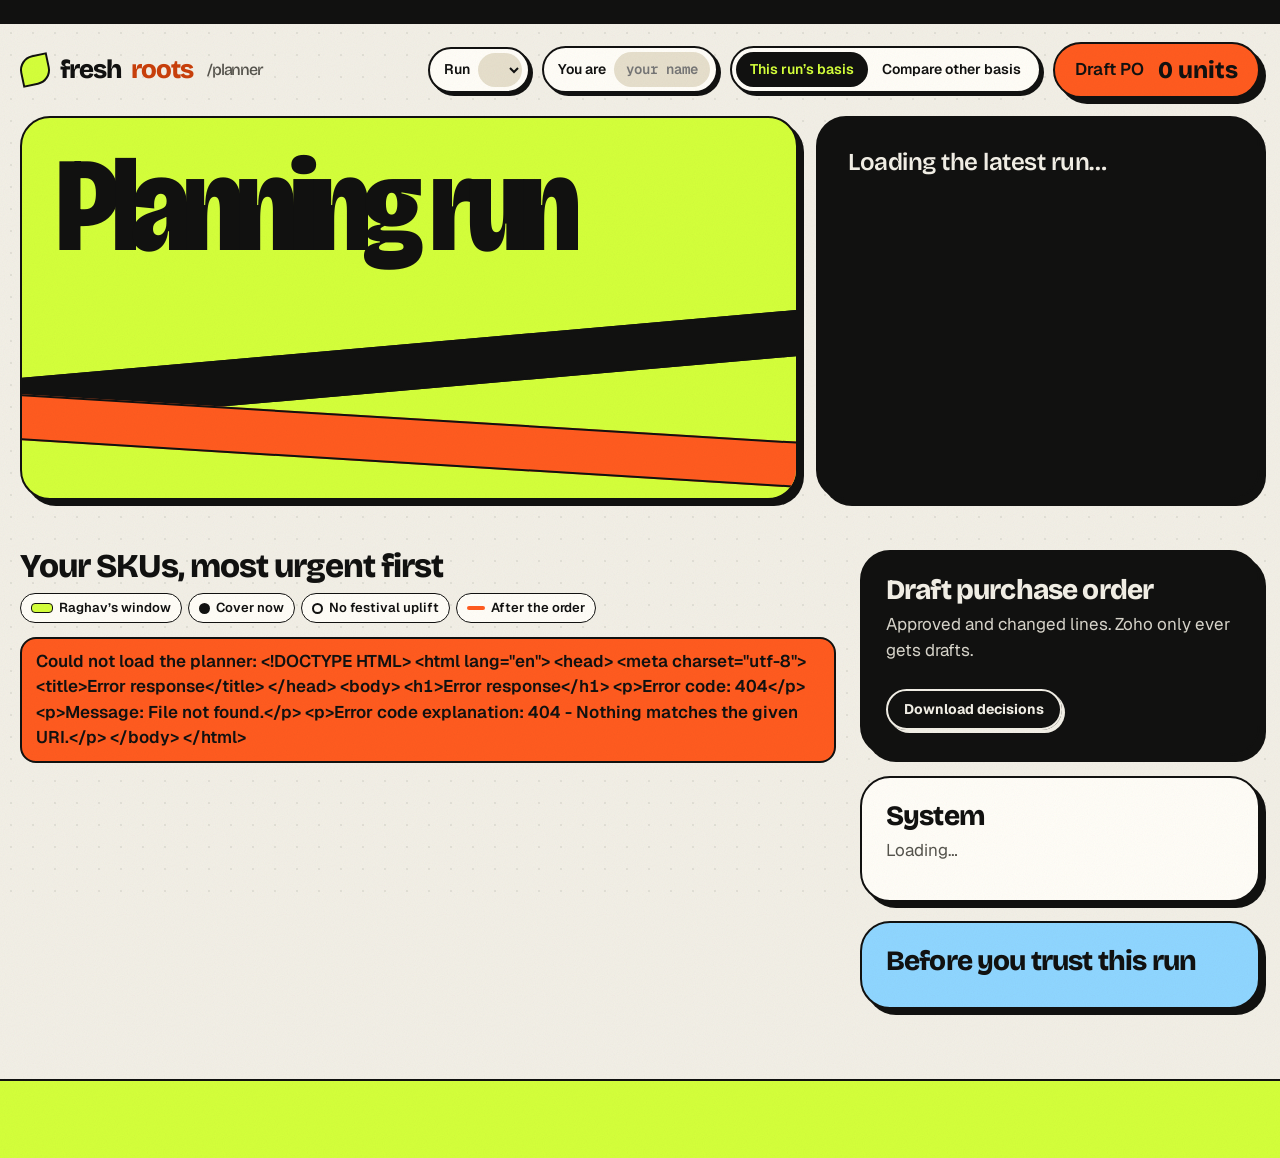
==== commit e49f9895: "Fix legend key clashing with the hero band class; ignore brag output Co-Authored-By: Claude Opus 5.5" ====
--- a/planner/web/index.html
+++ b/planner/web/index.html
@@ -58,7 +58,7 @@
       <div class="skus-head">
         <h2>Your SKUs, most urgent first</h2>
         <div class="legend" aria-hidden="true">
-          <span><i class="key band"></i>Raghav’s window</span>
+          <span><i class="key win"></i>Raghav’s window</span>
           <span><i class="key dot"></i>Cover now</span>
           <span><i class="key ring"></i>No festival uplift</span>
           <span><i class="key after"></i>After the order</span>
--- a/planner/web/styles.css
+++ b/planner/web/styles.css
@@ -145,7 +145,7 @@
 .legend span{display:inline-flex;align-items:center;gap:6px;background:var(--card);border:1.5px solid var(--ink);border-radius:var(--r-pill);
   padding:4px 10px;font-size:13px;font-weight:600}
 .key{display:inline-block}
-.key.band{width:22px;height:10px;border-radius:4px;background:var(--lime);border:1.5px solid var(--ink)}
+.key.win{width:22px;height:10px;border-radius:4px;background:var(--lime);border:1.5px solid var(--ink)}
 .key.dot{width:11px;height:11px;border-radius:50%;background:var(--ink)}
 .key.ring{width:11px;height:11px;border-radius:50%;border:2px solid var(--ink)}
 .key.after{width:18px;height:4px;border-radius:4px;background:var(--tangerine)}
